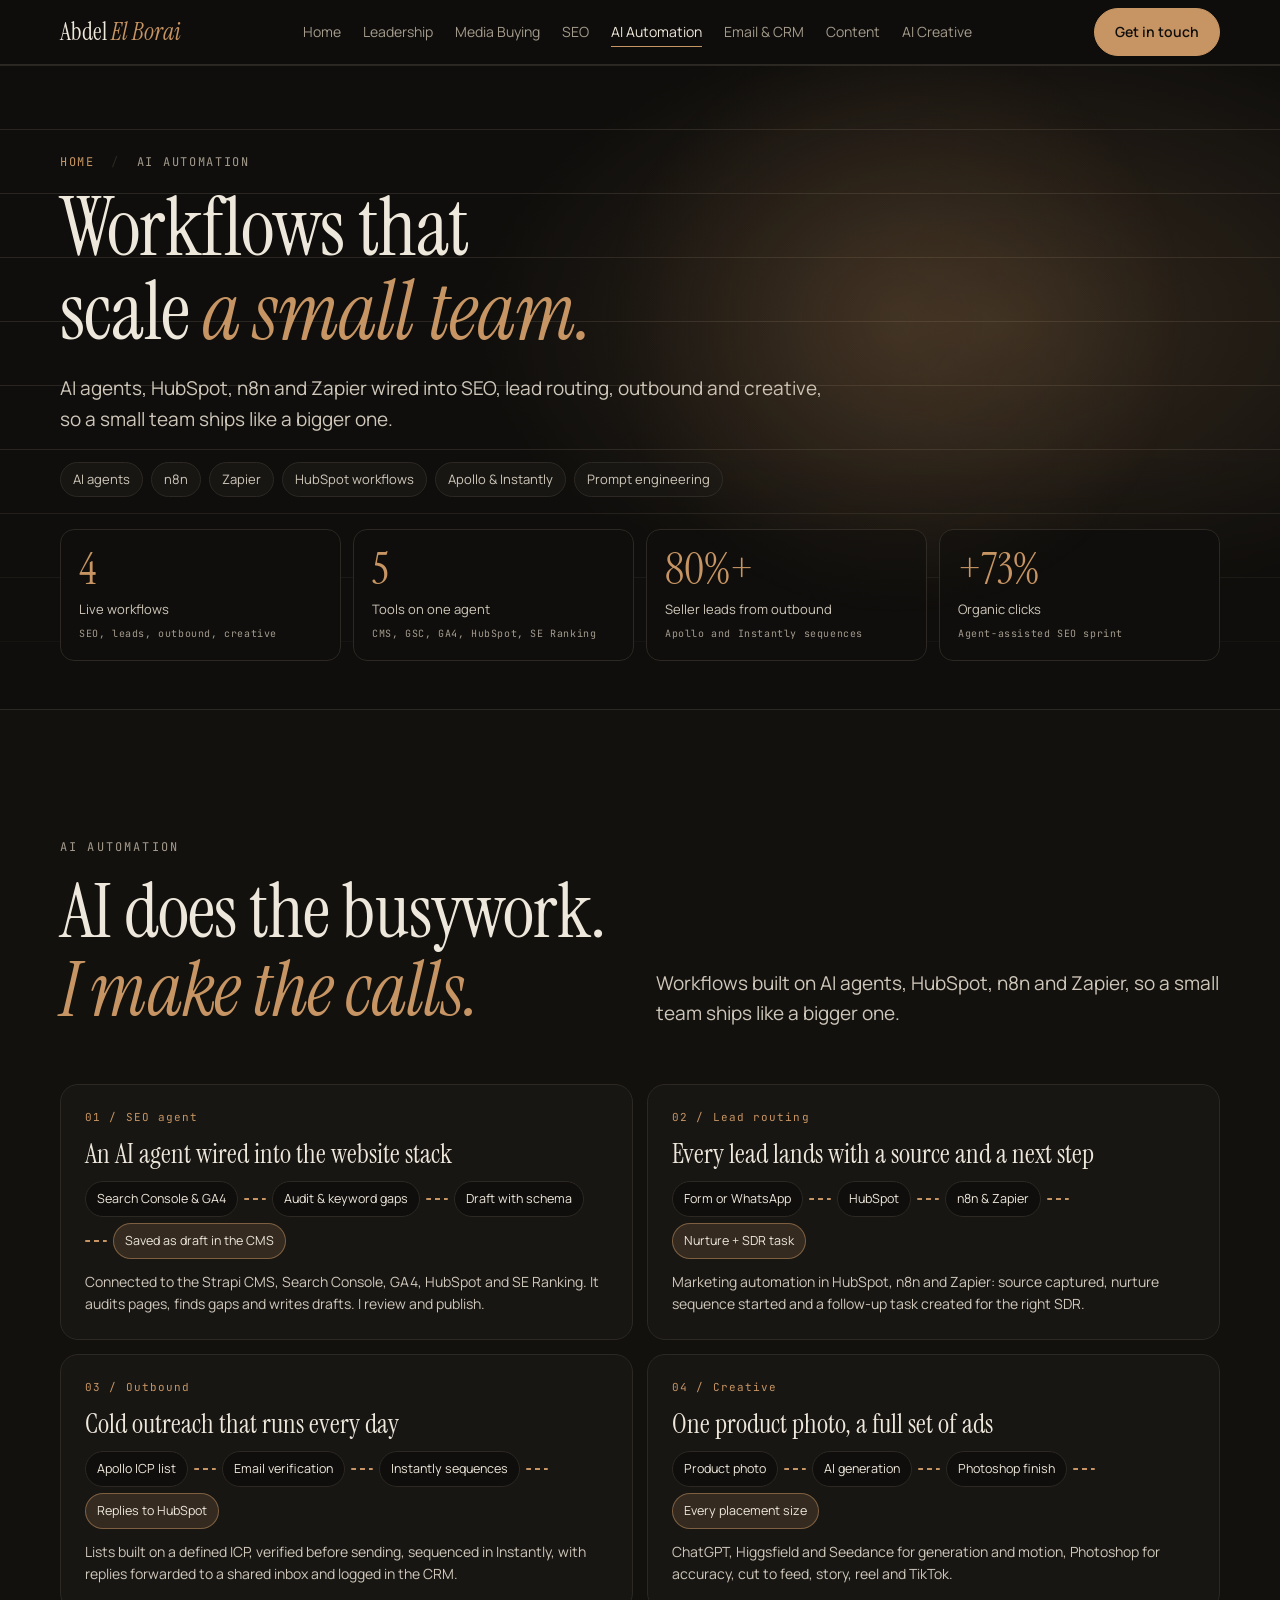
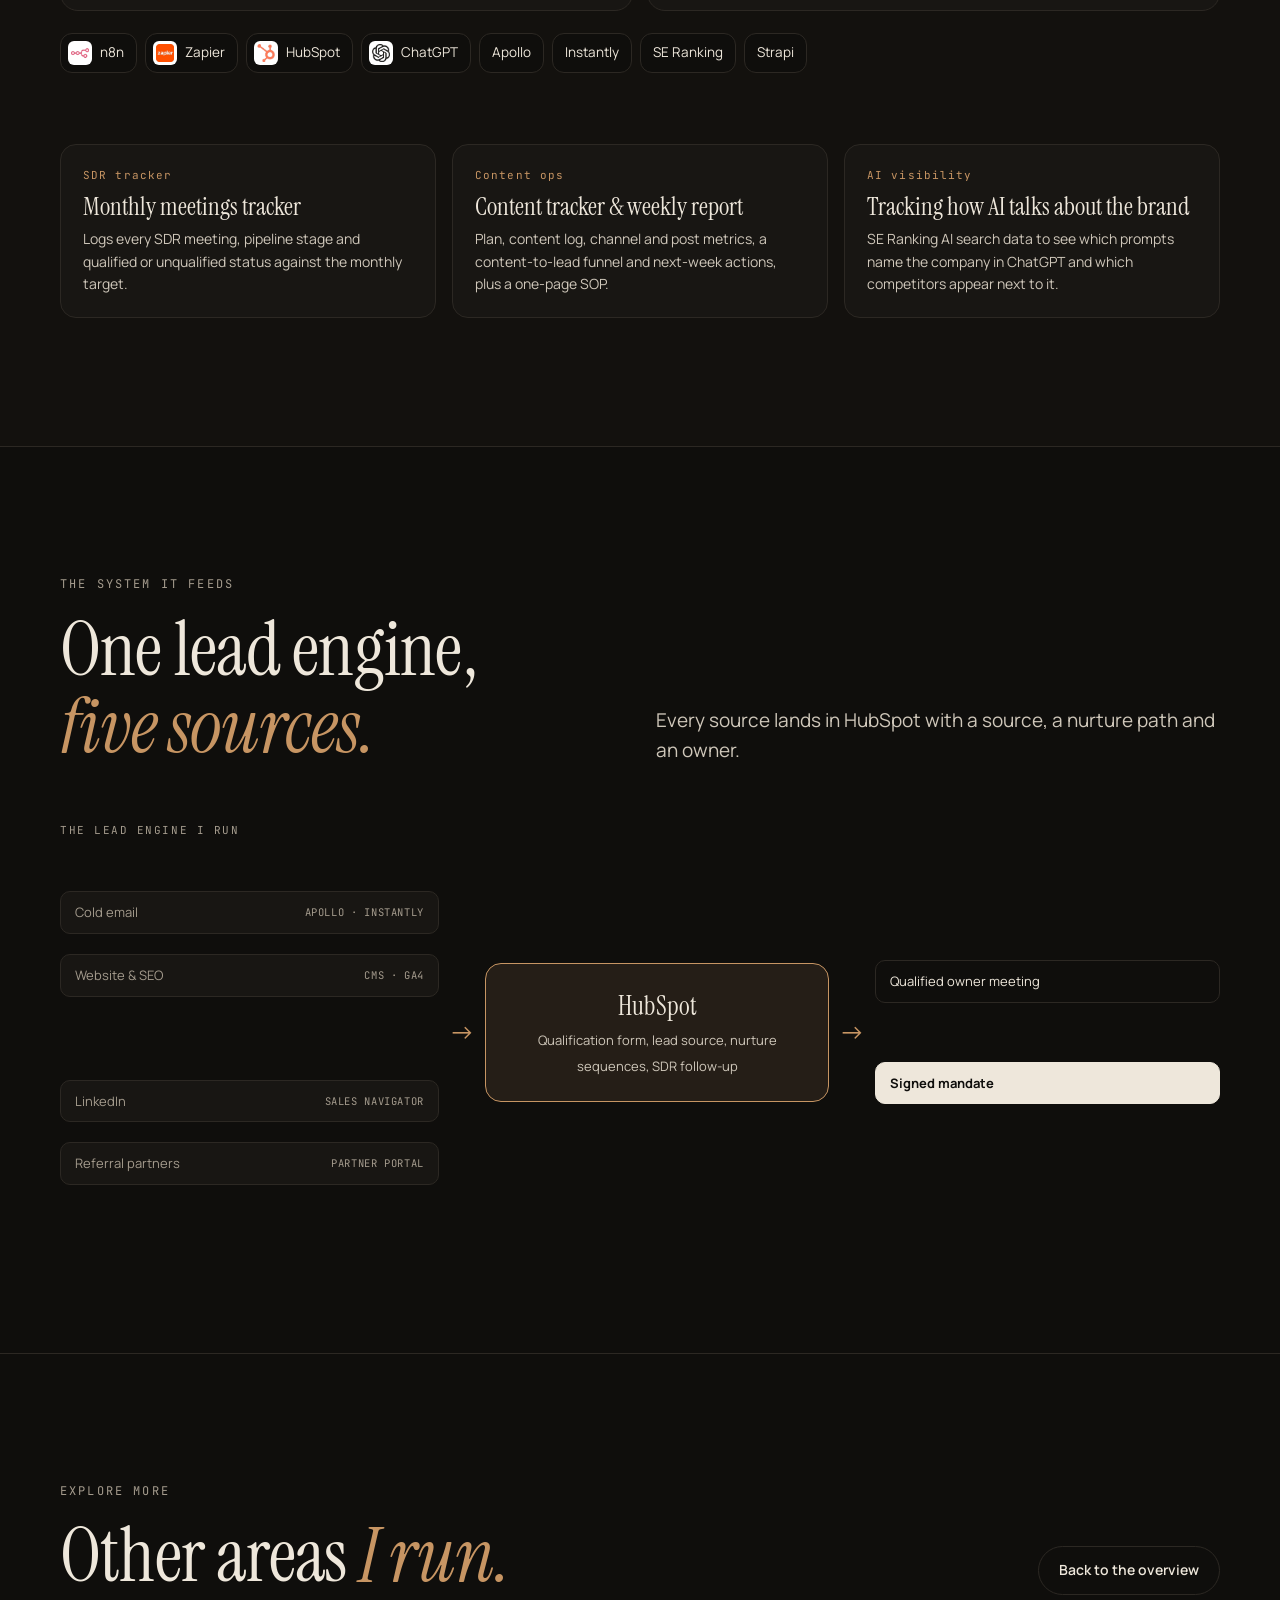
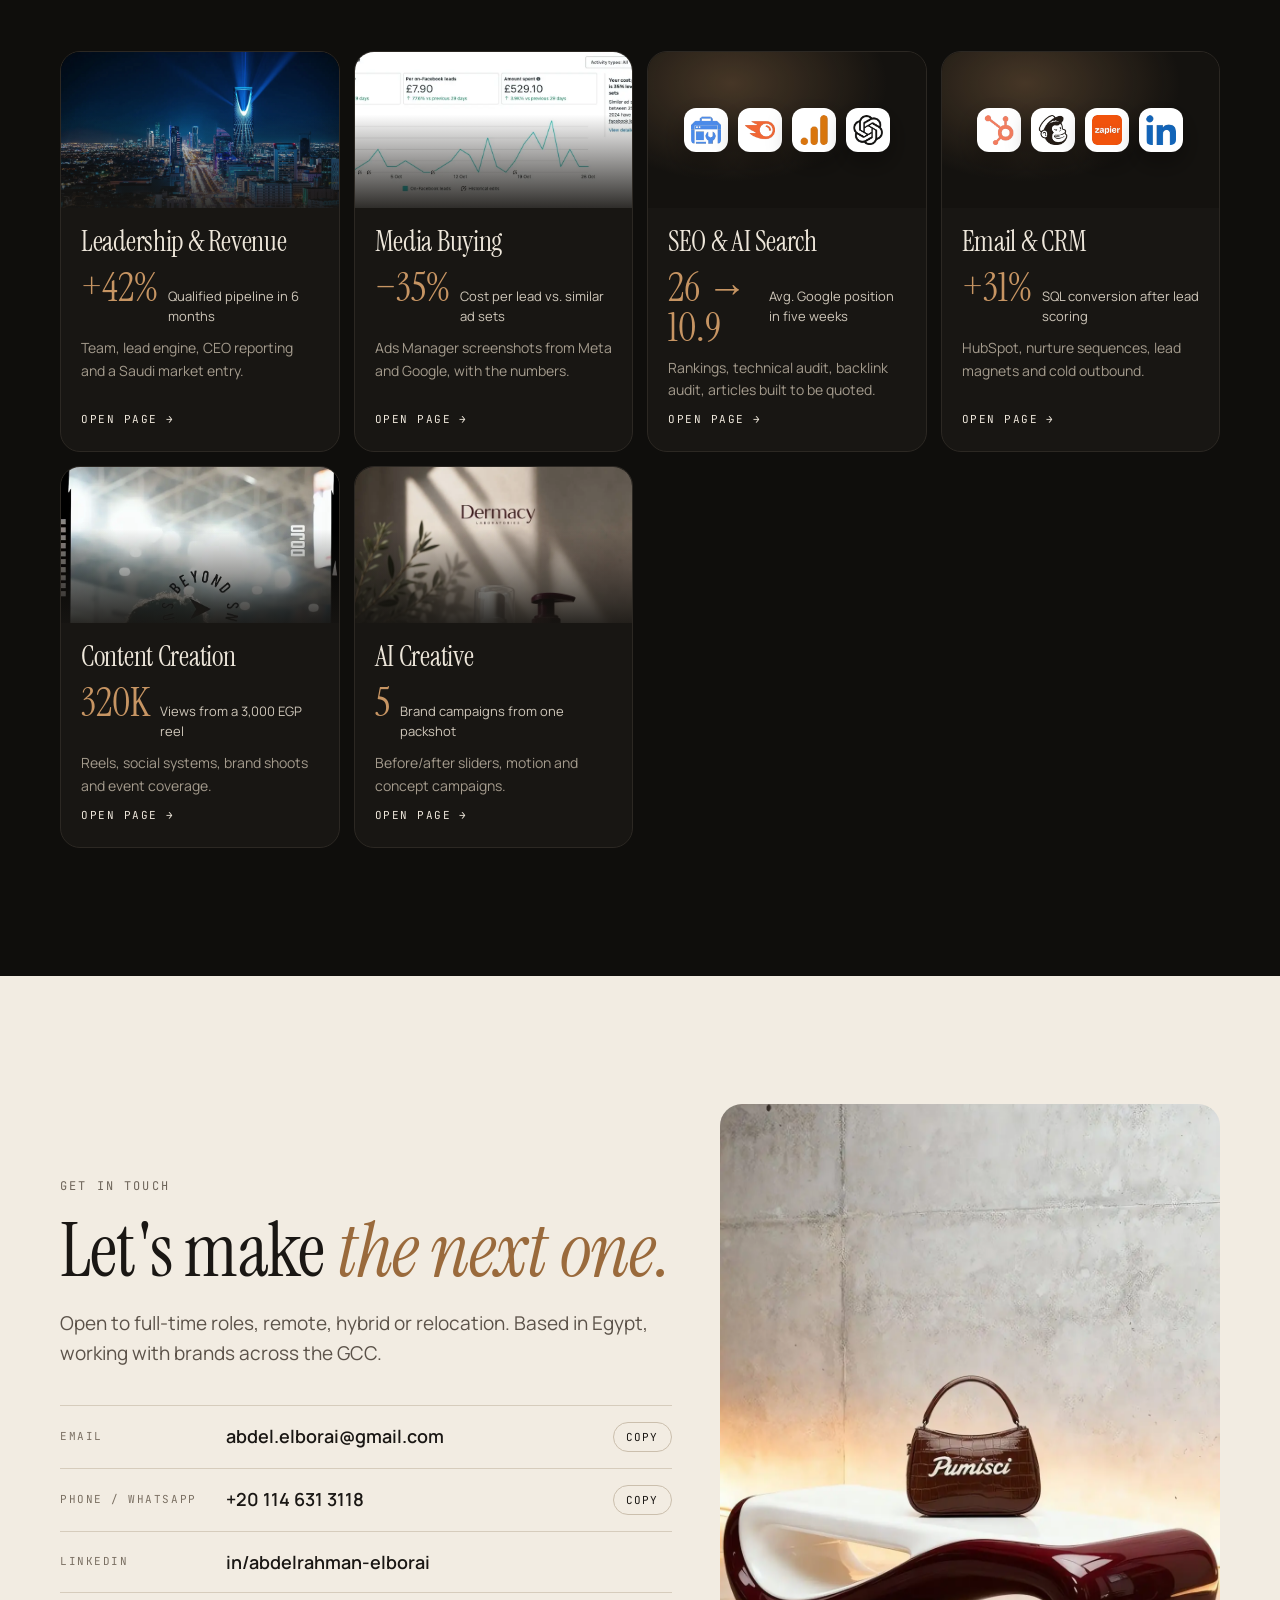
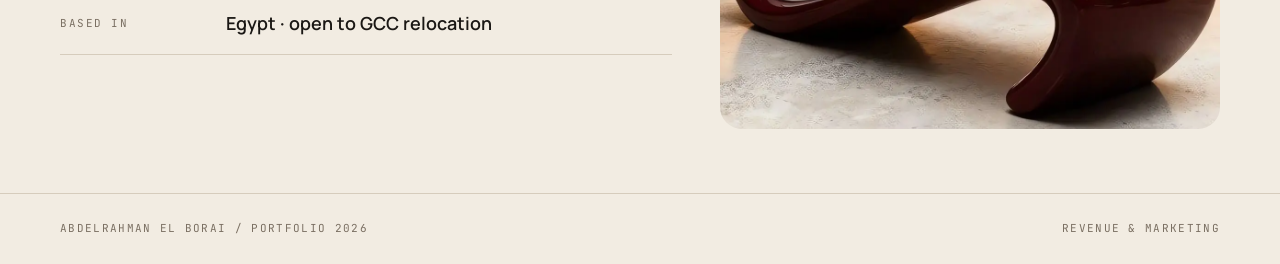
==== ai-automation.html @ 5d91e676 "Portfolio site Co-Authored-By: Claude Opus 5.5 <noreply@anthropic.com> Claude-Session: https://claud" ====
<!DOCTYPE html>
<html lang="en">
<head>
<meta charset="utf-8">
<meta name="viewport" content="width=device-width, initial-scale=1">
<title>AI Automation | Abdelrahman El Borai</title>
<meta name="description" content="AI agents, n8n, Zapier and HubSpot workflows for SEO, lead routing, outbound and creative.">
<meta property="og:type" content="website">
<meta property="og:title" content="AI Automation | Abdelrahman El Borai">
<meta property="og:description" content="AI agents, n8n, Zapier and HubSpot workflows for SEO, lead routing, outbound and creative.">
<meta property="og:url" content="https://abdelelborai-lgtm.github.io/ai-automation.html">
<link rel="canonical" href="https://abdelelborai-lgtm.github.io/ai-automation.html">
<link rel="icon" href="data:image/svg+xml,%3Csvg xmlns='http://www.w3.org/2000/svg' viewBox='0 0 64 64'%3E%3Crect width='64' height='64' rx='14' fill='%230F0E0C'/%3E%3Ctext x='50%25' y='56%25' text-anchor='middle' dominant-baseline='middle' font-family='Georgia,serif' font-size='30' fill='%23C79563'%3EAE%3C/text%3E%3C/svg%3E">
<link rel="preconnect" href="https://fonts.googleapis.com">
<link rel="preconnect" href="https://fonts.gstatic.com" crossorigin>
<link href="https://fonts.googleapis.com/css2?family=Instrument+Serif:ital@0;1&family=Manrope:wght@400;500;600;700&family=JetBrains+Mono:wght@400;500&display=swap" rel="stylesheet">
<link rel="stylesheet" href="styles.css">
</head>
<body class="sub">
<div class="progress" aria-hidden="true"></div>
<div class="cur" aria-hidden="true"></div>
<button class="totop" type="button" aria-label="Back to top"><svg width="18" height="18" viewBox="0 0 24 24" fill="none" stroke="currentColor" stroke-width="2" stroke-linecap="round" aria-hidden="true"><path d="M12 19V5M5 12l7-7 7 7"/></svg></button>
<nav class="nav" aria-label="Main">
  <div class="wrap">
    <a class="brand" href="index.html">Abdel <span>El Borai</span></a>
    <ul><li><a href="index.html">Home<small>Overview, results, experience</small></a></li><li><a href="leadership.html">Leadership<small>Revenue, team, strategy</small></a></li><li><a href="media-buying.html">Media Buying<small>Meta, Google, LinkedIn</small></a></li><li><a href="seo.html">SEO<small>Technical, content, AI search</small></a></li><li><a href="ai-automation.html" class="active" aria-current="page">AI Automation<small>Agents, n8n, Zapier</small></a></li><li><a href="email-crm.html">Email & CRM<small>HubSpot, nurture, outbound</small></a></li><li><a href="content.html">Content<small>Reels, social, production</small></a></li><li><a href="ai-creative.html">AI Creative<small>Packshot to campaign</small></a></li><li class="m-only"><a href="#contact">Contact<small>Email, WhatsApp, LinkedIn</small></a></li></ul>
    <a class="btn" href="#contact">Get in touch</a>
    <button class="menu-btn" type="button" aria-label="Open menu" aria-expanded="false"><span></span></button>
  </div>
</nav><header class="hero phero" id="top">
  <div class="wrap">
    <p class="crumb"><a href="index.html">Home</a> <span>/</span> AI automation</p>
    <h1>Workflows that scale <em>a small team.</em></h1>
    <p class="lede">AI agents, HubSpot, n8n and Zapier wired into SEO, lead routing, outbound and creative, so a small team ships like a bigger one.</p>
    <div class="facts"><span class="chip">AI agents</span><span class="chip">n8n</span><span class="chip">Zapier</span><span class="chip">HubSpot workflows</span><span class="chip">Apollo &amp; Instantly</span><span class="chip">Prompt engineering</span></div>
    <div class="grid4 phero-kpis"><div class="mini-stat"><div class="big">4</div><p>Live workflows</p><small>SEO, leads, outbound, creative</small></div><div class="mini-stat"><div class="big">5</div><p>Tools on one agent</p><small>CMS, GSC, GA4, HubSpot, SE Ranking</small></div><div class="mini-stat"><div class="big">80%+</div><p>Seller leads from outbound</p><small>Apollo and Instantly sequences</small></div><div class="mini-stat"><div class="big">+73%</div><p>Organic clicks</p><small>Agent-assisted SEO sprint</small></div></div>
  </div>
</header><section id="automation" class="sec-dark">
  <div class="wrap">
    <div class="sec-head">
      <div><p class="eyebrow">AI automation</p><h2 style="margin-top:16px">AI does the busywork. <em>I make the calls.</em></h2></div>
      <p class="lede">Workflows built on AI agents, HubSpot, n8n and Zapier, so a small team ships like a bigger one.</p>
    </div>
    <div class="auto-grid">
      <div class="auto">
        <span class="n">01 / SEO agent</span>
        <h4>An AI agent wired into the website stack</h4>
        <div class="flowline"><span>Search Console &amp; GA4</span><i></i><span>Audit &amp; keyword gaps</span><i></i><span>Draft with schema</span><i></i><span class="end">Saved as draft in the CMS</span></div>
        <p>Connected to the Strapi CMS, Search Console, GA4, HubSpot and SE Ranking. It audits pages, finds gaps and writes drafts. I review and publish.</p>
      </div>
      <div class="auto">
        <span class="n">02 / Lead routing</span>
        <h4>Every lead lands with a source and a next step</h4>
        <div class="flowline"><span>Form or WhatsApp</span><i></i><span>HubSpot</span><i></i><span>n8n &amp; Zapier</span><i></i><span class="end">Nurture + SDR task</span></div>
        <p>Marketing automation in HubSpot, n8n and Zapier: source captured, nurture sequence started and a follow-up task created for the right SDR.</p>
      </div>
      <div class="auto">
        <span class="n">03 / Outbound</span>
        <h4>Cold outreach that runs every day</h4>
        <div class="flowline"><span>Apollo ICP list</span><i></i><span>Email verification</span><i></i><span>Instantly sequences</span><i></i><span class="end">Replies to HubSpot</span></div>
        <p>Lists built on a defined ICP, verified before sending, sequenced in Instantly, with replies forwarded to a shared inbox and logged in the CRM.</p>
      </div>
      <div class="auto">
        <span class="n">04 / Creative</span>
        <h4>One product photo, a full set of ads</h4>
        <div class="flowline"><span>Product photo</span><i></i><span>AI generation</span><i></i><span>Photoshop finish</span><i></i><span class="end">Every placement size</span></div>
        <p>ChatGPT, Higgsfield and Seedance for generation and motion, Photoshop for accuracy, cut to feed, story, reel and TikTok.</p>
      </div>
    </div>
    <div class="logo-row" aria-label="Automation tools">
      <span><img src="icons/n8n.png" alt="">n8n</span><span><img src="icons/zapier.png" alt="">Zapier</span><span><img src="icons/hubspot.png" alt="">HubSpot</span><span><img src="icons/chatgpt.png" alt="">ChatGPT</span><span>Apollo</span><span>Instantly</span><span>SE Ranking</span><span>Strapi</span>
    </div>
    <div style="margin-top:40px">
      <p class="label" style="margin-bottom:14px">Operating tools I built with AI</p>
      <div class="grid3">
        <div class="build"><span class="n">SDR tracker</span><h4>Monthly meetings tracker</h4><p>Logs every SDR meeting, pipeline stage and qualified or unqualified status against the monthly target.</p></div>
        <div class="build"><span class="n">Content ops</span><h4>Content tracker &amp; weekly report</h4><p>Plan, content log, channel and post metrics, a content-to-lead funnel and next-week actions, plus a one-page SOP.</p></div>
        <div class="build"><span class="n">AI visibility</span><h4>Tracking how AI talks about the brand</h4><p>SE Ranking AI search data to see which prompts name the company in ChatGPT and which competitors appear next to it.</p></div>
      </div>
    </div>

  </div>
</section><section id="engine"><div class="wrap"><div class="sec-head"><div><p class="eyebrow">The system it feeds</p><h2 style="margin-top:16px">One lead engine, <em>five sources.</em></h2></div><p class="lede">Every source lands in HubSpot with a source, a nurture path and an owner.</p></div><p class="label" style="margin-bottom:14px">The lead engine I run</p>
    <div class="engine" aria-label="Lead engine diagram">
      <div class="col">
        <div class="src">Cold email <span>Apollo &middot; Instantly</span></div>
        <div class="src">Website &amp; SEO <span>CMS &middot; GA4</span></div>
        <div class="src">WhatsApp <span>Site-wide</span></div>
        <div class="src">LinkedIn <span>Sales Navigator</span></div>
        <div class="src">Referral partners <span>Partner portal</span></div>
      </div>
      <div class="arrow">&rarr;</div>
      <div class="hub"><b>HubSpot</b><small>Qualification form, lead source, nurture sequences, SDR follow-up</small></div>
      <div class="arrow">&rarr;</div>
      <div class="out">
        <div>Qualified owner meeting</div>
        <div>Documents &amp; valuation</div>
        <div>Signed mandate</div>
      </div>
    </div>

    </div></section><section class="more" id="explore-more">
  <div class="wrap">
    <div class="sec-head"><div><p class="eyebrow">Explore more</p><h2 style="margin-top:16px">Other areas <em>I run.</em></h2></div><p class="lede"><a class="btn ghost" href="index.html">Back to the overview</a></p></div>
    <div class="xgrid"><a class="xcard" href="leadership.html"><div class="xc-img"><img src="img/ksa-city.webp" alt="" decoding="async"></div><div class="xc-body"><h3>Leadership &amp; Revenue</h3><div class="xc-stat"><b>+42%</b><span>Qualified pipeline in 6 months</span></div><p>Team, lead engine, CEO reporting and a Saudi market entry.</p><span class="xc-go">Open page <i>&rarr;</i></span></div></a><a class="xcard" href="media-buying.html"><div class="xc-img"><img src="img/boiler-overview.webp" alt="" decoding="async"></div><div class="xc-body"><h3>Media Buying</h3><div class="xc-stat"><b>&minus;35%</b><span>Cost per lead vs. similar ad sets</span></div><p>Ads Manager screenshots from Meta and Google, with the numbers.</p><span class="xc-go">Open page <i>&rarr;</i></span></div></a><a class="xcard" href="seo.html"><div class="xc-img xc-ico"><div class="xc-icons"><img src="icons/search-console.png" alt=""><img src="icons/semrush.png" alt=""><img src="icons/ga4.png" alt=""><img src="icons/chatgpt.png" alt=""></div></div><div class="xc-body"><h3>SEO &amp; AI Search</h3><div class="xc-stat"><b>26 &rarr; 10.9</b><span>Avg. Google position in five weeks</span></div><p>Rankings, technical audit, backlink audit, articles built to be quoted.</p><span class="xc-go">Open page <i>&rarr;</i></span></div></a><a class="xcard" href="email-crm.html"><div class="xc-img xc-ico"><div class="xc-icons"><img src="icons/hubspot.png" alt=""><img src="icons/mailchimp.png" alt=""><img src="icons/zapier.png" alt=""><img src="icons/linkedin-ads.png" alt=""></div></div><div class="xc-body"><h3>Email &amp; CRM</h3><div class="xc-stat"><b>+31%</b><span>SQL conversion after lead scoring</span></div><p>HubSpot, nurture sequences, lead magnets and cold outbound.</p><span class="xc-go">Open page <i>&rarr;</i></span></div></a><a class="xcard" href="content.html"><div class="xc-img"><img src="img/dojo.webp" alt="" decoding="async"></div><div class="xc-body"><h3>Content Creation</h3><div class="xc-stat"><b>320K</b><span>Views from a 3,000 EGP reel</span></div><p>Reels, social systems, brand shoots and event coverage.</p><span class="xc-go">Open page <i>&rarr;</i></span></div></a><a class="xcard" href="ai-creative.html"><div class="xc-img"><img src="img/dermacy-final.webp" alt="" decoding="async"></div><div class="xc-body"><h3>AI Creative</h3><div class="xc-stat"><b>5</b><span>Brand campaigns from one packshot</span></div><p>Before/after sliders, motion and concept campaigns.</p><span class="xc-go">Open page <i>&rarr;</i></span></div></a></div>
  </div>
</section><section class="contact" id="contact">
  <div class="wrap c-grid">
    <div>
      <p class="eyebrow">Get in touch</p>
      <h2 style="margin-top:16px">Let's make <em>the next one.</em></h2>
      <p class="lede" style="color:#5B5249;margin-top:18px">Open to full-time roles, remote, hybrid or relocation. Based in Egypt, working with brands across the GCC.</p>
      <div class="c-list">
        <div class="c-row"><span class="k">Email</span><a href="mailto:abdel.elborai@gmail.com">abdel.elborai@gmail.com</a><button class="copy" type="button" data-copy="abdel.elborai@gmail.com">Copy</button></div>
        <div class="c-row"><span class="k">Phone / WhatsApp</span><a href="https://wa.me/201146313118" target="_blank" rel="noopener">+20 114 631 3118</a><button class="copy" type="button" data-copy="+201146313118">Copy</button></div>
        <div class="c-row"><span class="k">LinkedIn</span><a href="https://www.linkedin.com/in/abdelrahman-elborai-319b83185/" target="_blank" rel="noopener">in/abdelrahman-elborai</a><span></span></div>
        <div class="c-row"><span class="k">Based in</span><span class="v">Egypt &middot; open to GCC relocation</span><span></span></div>
      </div>
    </div>
    <div class="c-img"><img src="img/contact.webp" alt="Leather bag on a sculpted red chair, concept campaign" decoding="async"></div>
  </div>
</section><footer><div class="wrap"><span>Abdelrahman El Borai / Portfolio 2026</span><span>Revenue &amp; Marketing</span></div></footer>
<div class="lb" id="lb" role="dialog" aria-modal="true" aria-label="Image viewer">
  <button class="x" type="button" aria-label="Close">&times;</button>
  <button class="pv" type="button" aria-label="Previous image">&lsaquo;</button>
  <img alt="">
  <button class="nx" type="button" aria-label="Next image">&rsaquo;</button>
  <p class="lbcap"></p>
</div>
<script src="app.js"></script>
</body>
</html>
---- styles.css ----
:root{
  /* Layout idea: a dark film-set studio. Two-tone serif headlines carried over from the PDF portfolio, cases read like call sheets. */
  --ink:#0F0E0C;
  --panel:#181613;
  --line:#2C2823;
  --bone:#EEE7DB;
  --muted:#A49B8D;
  --bronze:#C79563;
  --paper:#F2ECE2;
  --paper-ink:#1A1714;
  --display:"Instrument Serif", "Times New Roman", Georgia, serif;
  --body:"Manrope", "Helvetica Neue", Arial, sans-serif;
  --mono:"JetBrains Mono", ui-monospace, Menlo, Consolas, monospace;
  --wrap:1240px;
  color-scheme:dark;
}
*{box-sizing:border-box}
html{scroll-behavior:smooth;scroll-padding-top:116px;-webkit-text-size-adjust:100%}
body{margin:0;background:var(--ink);color:var(--bone);font-family:var(--body);font-size:16px;line-height:1.6;-webkit-font-smoothing:antialiased}
img{max-width:100%;display:block}
a{color:inherit}
:focus-visible{outline:2px solid var(--bronze);outline-offset:3px;border-radius:4px}
.wrap{max-width:var(--wrap);margin:0 auto;padding:0 clamp(16px,4vw,40px)}
h1,h2,h3{font-family:var(--display);font-weight:400;line-height:1.02;margin:0;text-wrap:balance;letter-spacing:-.01em}
h2{font-size:clamp(40px,6vw,76px)}
h2 em,h1 em,h3 em{font-style:italic;color:var(--bronze)}
p{margin:0}
.eyebrow{font-family:var(--mono);font-size:12px;letter-spacing:.18em;text-transform:uppercase;color:var(--muted);display:flex;gap:14px;align-items:center}
.eyebrow b{color:var(--bronze);font-weight:500}
.lede{font-size:clamp(17px,1.6vw,19px);color:#CFC7BA;max-width:62ch}

/* NAV */
.nav{position:sticky;top:0;z-index:40;background:rgba(15,14,12,.82);isolation:isolate;backdrop-filter:blur(14px);-webkit-backdrop-filter:blur(14px);border-bottom:1px solid var(--line)}
.nav .wrap{display:flex;align-items:center;justify-content:space-between;height:64px;gap:20px}
.brand{font-family:var(--display);font-size:24px;text-decoration:none;white-space:nowrap}
.brand span{color:var(--bronze);font-style:italic}
.nav ul{display:flex;gap:26px;list-style:none;margin:0;padding:0;font-size:14px}
.nav ul a{text-decoration:none;color:var(--muted);transition:color .2s}
.nav ul a:hover{color:var(--bone)}
.btn{display:inline-flex;align-items:center;gap:10px;padding:12px 20px;border-radius:999px;font-weight:600;font-size:14px;text-decoration:none;border:1px solid var(--bronze);background:var(--bronze);color:var(--ink);cursor:pointer;font-family:var(--body);transition:transform .2s, background .2s}
.btn:hover{transform:translateY(-1px);background:#D6A574}
.btn.ghost{background:transparent;color:var(--bone);border-color:var(--line)}
.btn.ghost:hover{border-color:var(--bronze);background:transparent}
@media (max-width:900px){.nav ul{display:none}}

/* HERO */
.hero{padding:clamp(48px,8vw,96px) 0 56px;position:relative;overflow:hidden}
.hero-grid{display:grid;grid-template-columns:1.05fr .95fr;gap:clamp(28px,5vw,64px);align-items:center}
.status{display:inline-flex;align-items:center;gap:10px;font-size:13px;border:1px solid var(--line);border-radius:999px;padding:7px 14px;color:#CFC7BA}
.status i{width:8px;height:8px;border-radius:50%;background:#6FCF8E;box-shadow:0 0 0 4px rgba(111,207,142,.15)}
.hero h1{font-size:clamp(46px,6.2vw,86px);margin:22px 0 22px}
.hero .who{font-family:var(--mono);font-size:13px;letter-spacing:.14em;text-transform:uppercase;color:var(--muted);margin-bottom:28px}
.hero .who b{color:var(--bone);font-weight:500}
.hero-ctas{display:flex;gap:12px;flex-wrap:wrap;margin-top:32px}
.facts{display:flex;flex-wrap:wrap;gap:8px;margin-top:28px}
.chip{font-size:13px;border:1px solid var(--line);padding:6px 12px;border-radius:999px;color:#CFC7BA;background:var(--panel)}
.mosaic{display:grid;grid-template-columns:repeat(3,1fr);grid-auto-rows:clamp(110px,13vw,170px);gap:10px}
.mosaic figure{margin:0;border-radius:14px;overflow:hidden;background:var(--panel);cursor:zoom-in}
.mosaic figure img{width:100%;height:100%;object-fit:cover;transition:transform .8s cubic-bezier(.2,.7,.2,1)}
.mosaic figure:hover img{transform:scale(1.05)}
.mosaic .tall{grid-row:span 2}
@media (max-width:900px){.hero-grid{grid-template-columns:1fr}}
.hero::before{content:"";position:absolute;inset:0;background:radial-gradient(60% 70% at 78% 40%,rgba(199,149,99,.22),transparent 70%),linear-gradient(var(--line) 1px,transparent 1px) 0 0/100% 64px;opacity:.9;pointer-events:none;-webkit-mask-image:linear-gradient(#000 60%,transparent);mask-image:linear-gradient(#000 60%,transparent)}
.hero .wrap{position:relative}
.stage-wrap{position:relative;padding:70px 0 44px}
.shot{position:absolute;margin:0;border-radius:14px;overflow:hidden;border:1px solid var(--line);box-shadow:0 30px 60px rgba(0,0,0,.45)}
.shot img{width:100%;height:100%;object-fit:cover;object-position:top}
.shot-a{width:62%;aspect-ratio:16/10;top:20px;right:-4%;transform:rotate(3deg);opacity:.55}
.shot-b{width:34%;aspect-ratio:1;bottom:0;left:-6%;transform:rotate(-5deg);opacity:.7}
.board{position:relative;z-index:2;background:rgba(24,22,19,.88);backdrop-filter:blur(12px);-webkit-backdrop-filter:blur(12px);border:1px solid #3A342D;border-radius:20px;padding:22px;box-shadow:0 40px 80px rgba(0,0,0,.5),0 0 0 1px rgba(199,149,99,.08) inset;max-width:520px;margin-left:auto}
.board-head{display:flex;justify-content:space-between;align-items:center;font-family:var(--mono);font-size:11px;letter-spacing:.14em;text-transform:uppercase;color:var(--muted);margin-bottom:16px;gap:12px;flex-wrap:wrap}
.board-head>span:first-child{color:var(--bone)}
.live{display:inline-flex;align-items:center;gap:8px}
.live i{width:7px;height:7px;border-radius:50%;background:#6FCF8E;animation:pulse 2s infinite}
@keyframes pulse{50%{box-shadow:0 0 0 5px rgba(111,207,142,.15)}}
.kpis{display:grid;grid-template-columns:1fr 1fr;gap:8px}
.kpi{background:var(--ink);border:1px solid var(--line);border-radius:14px;padding:14px 14px 12px;display:flex;flex-direction:column}
.kpi b{font-family:var(--display);font-weight:400;font-size:clamp(36px,4vw,46px);line-height:1;color:var(--bone);font-variant-numeric:tabular-nums}
.kpi:nth-child(odd) b{color:var(--bronze)}
.kpi span{font-size:13px;font-weight:600;margin-top:8px}
.kpi small{font-family:var(--mono);font-size:10px;letter-spacing:.06em;color:var(--muted);margin-top:2px}
.fn{display:grid;gap:5px;margin:16px 0}
.fn-row{display:flex;justify-content:center}
.fn-bar{width:var(--w);background:linear-gradient(90deg,rgba(199,149,99,.32),rgba(199,149,99,.12));border:1px solid rgba(199,149,99,.35);border-radius:8px;padding:6px 10px;font-size:11.5px;color:#CFC7BA;white-space:nowrap;overflow:hidden;text-overflow:ellipsis;text-align:center}
.fn-bar b{color:var(--bone);font-weight:700;margin-right:6px}
.board-foot{display:flex;align-items:center;gap:6px;flex-wrap:wrap;padding-top:14px;border-top:1px solid var(--line)}
.board-foot img{width:26px;height:26px;background:#fff;border-radius:7px;padding:4px;object-fit:contain}
.board-foot span{margin-left:auto;font-size:12px;color:var(--muted)}
.badge{position:absolute;z-index:3;background:var(--bone);color:var(--ink);border-radius:14px;padding:10px 14px;font-size:12px;line-height:1.3;box-shadow:0 18px 40px rgba(0,0,0,.4);max-width:190px}
.badge b{display:block;font-family:var(--display);font-weight:400;font-size:22px}
.badge-a{top:0;left:4%;transform:rotate(-3deg)}
.badge-b{bottom:4px;right:2%;transform:rotate(2deg);background:var(--bronze)}
@media (max-width:900px){.board{margin:0 auto}.badge-a{left:0}.shot-b{left:0}}
@media (max-width:480px){.badge{position:relative;display:inline-block;transform:none;margin:10px 6px 0 0;left:auto;right:auto;top:auto;bottom:auto}.shot{display:none}.stage-wrap{padding:0}.fn-bar{font-size:10.5px;width:calc(var(--w) * .45 + 55%)}}

/* MARQUEE */
.marquee{border-top:1px solid var(--line);border-bottom:1px solid var(--line);overflow:hidden;padding:18px 0;white-space:nowrap}
.marquee .track{display:inline-flex;gap:56px;animation:slide 38s linear infinite;font-family:var(--display);font-size:28px;color:var(--muted)}
.marquee .track span{display:inline-flex;align-items:center;gap:56px}
.marquee .track span::after{content:"";width:6px;height:6px;border-radius:50%;background:var(--bronze)}
@keyframes slide{to{transform:translateX(-50%)}}

/* SECTIONS */
section{padding:clamp(72px,10vw,128px) 0}
.sec-head{display:grid;grid-template-columns:1fr 1fr;gap:32px;align-items:end;margin-bottom:56px}
.sec-head .lede{justify-self:end}
@media (max-width:820px){.sec-head{grid-template-columns:1fr}.sec-head .lede{justify-self:start}}

/* NUMBERS */
.numbers{background:var(--paper);color:var(--paper-ink)}
.numbers .eyebrow{color:#6E655A}
.numbers h2 em{color:#9A6A3C}
.stats{display:grid;grid-template-columns:repeat(4,1fr);border-top:1px solid #D6CCBC}
.stat{padding:30px 24px 30px 0;border-bottom:1px solid #D6CCBC}
.stat .n{font-family:var(--display);font-size:clamp(54px,6vw,84px);line-height:1;font-variant-numeric:tabular-nums;letter-spacing:-.02em}
.stat .k{font-family:var(--mono);font-size:12px;letter-spacing:.14em;text-transform:uppercase;margin:12px 0 8px;color:#9A6A3C}
.stat p{font-size:14px;color:#5B5249;max-width:26ch}
.note{margin-top:28px;font-family:var(--display);font-style:italic;font-size:22px;color:#5B5249}
@media (max-width:900px){.stats{grid-template-columns:repeat(2,1fr)}}

/* DISCIPLINES */
.disc{display:grid;grid-template-columns:repeat(4,1fr);gap:1px;background:var(--line);border:1px solid var(--line);border-radius:18px;overflow:hidden}
.disc div{background:var(--ink);padding:26px 22px;min-height:170px;display:flex;flex-direction:column;gap:10px}
.disc .num{font-family:var(--mono);font-size:12px;color:var(--bronze)}
.disc h3{font-size:26px}
.disc p{font-size:14px;color:var(--muted)}
@media (max-width:900px){.disc{grid-template-columns:repeat(2,1fr)}}
@media (max-width:480px){.disc{grid-template-columns:1fr}}

/* FILTERS */
.filters{display:flex;gap:8px;flex-wrap:wrap;margin-bottom:40px}
.filters button{font-family:var(--body);font-size:14px;padding:9px 16px;border-radius:999px;border:1px solid var(--line);background:transparent;color:var(--muted);cursor:pointer}
.filters button[aria-pressed="true"]{background:var(--bone);color:var(--ink);border-color:var(--bone)}

/* CASE */
.case{display:grid;grid-template-columns:5fr 7fr;gap:clamp(24px,4vw,56px);padding:48px 0;border-top:1px solid var(--line)}
.case.hidden{display:none}
.case .tag{font-family:var(--mono);font-size:12px;letter-spacing:.14em;text-transform:uppercase;color:var(--bronze);margin-bottom:14px}
.case h3{font-size:clamp(34px,4vw,52px);margin-bottom:18px}
.case .sum{color:#CFC7BA;margin-bottom:22px;max-width:52ch}
.meta{display:grid;grid-template-columns:110px 1fr;border-top:1px solid var(--line);font-size:14px}
.meta dt,.meta dd{padding:11px 0;border-bottom:1px solid var(--line);margin:0}
.meta dt{font-family:var(--mono);font-size:11px;letter-spacing:.14em;text-transform:uppercase;color:var(--muted);padding-top:13px}
.meta dd{color:#DCD4C7}
.result{margin-top:22px;display:flex;gap:16px;align-items:baseline;padding:18px 20px;border-radius:14px;background:var(--panel);border:1px solid var(--line)}
.result .big{font-family:var(--display);font-size:40px;line-height:1;color:var(--bronze);white-space:nowrap}
.result p{font-size:14px;color:#CFC7BA}
.pills{display:flex;flex-wrap:wrap;gap:6px;margin-top:20px}
.pills span{font-size:12px;font-family:var(--mono);letter-spacing:.06em;text-transform:uppercase;padding:5px 10px;border-radius:6px;border:1px solid var(--line);color:var(--muted)}
.gal{display:grid;gap:10px;grid-template-columns:repeat(6,1fr);align-content:start}
.gal figure{margin:0;border-radius:14px;overflow:hidden;background:var(--panel);cursor:zoom-in;position:relative}
.gal figure img{width:100%;height:100%;object-fit:cover;transition:transform .8s cubic-bezier(.2,.7,.2,1)}
.gal figure:hover img{transform:scale(1.04)}
.gal figcaption{position:absolute;left:10px;bottom:10px;font-family:var(--mono);font-size:10px;letter-spacing:.12em;text-transform:uppercase;background:rgba(15,14,12,.78);padding:4px 8px;border-radius:5px;color:var(--bone)}
.s6{grid-column:span 6}.s4{grid-column:span 4}.s3{grid-column:span 3}.s2{grid-column:span 2}
.h1x{aspect-ratio:16/9}.h-sq{aspect-ratio:1/1}.h-por{aspect-ratio:4/5}.h-tall{aspect-ratio:3/5}
.contain img{object-fit:contain;background:#0B0A09}
@media (max-width:900px){.case{grid-template-columns:1fr}}

/* AI CREATIVE */
.ai{background:linear-gradient(180deg,var(--ink),#13110E 30%,var(--ink))}
.ai-intro{display:grid;grid-template-columns:1.1fr .9fr;gap:48px;margin-bottom:64px}
.ai-intro .pull{font-family:var(--display);font-size:clamp(24px,2.4vw,32px);line-height:1.25;color:var(--bone);border-left:2px solid var(--bronze);padding-left:22px;align-self:end}
@media (max-width:900px){.ai-intro{grid-template-columns:1fr}}
.ba-case{display:grid;grid-template-columns:7fr 5fr;gap:clamp(24px,4vw,56px);padding:48px 0;border-top:1px solid var(--line);align-items:start}
.ba-case:nth-of-type(even){grid-template-columns:5fr 7fr}
.ba-case:nth-of-type(even) .ba{order:2}
@media (max-width:900px){.ba-case,.ba-case:nth-of-type(even){grid-template-columns:1fr}.ba-case:nth-of-type(even) .ba{order:0}}
.ba{position:relative;aspect-ratio:4/5;border-radius:18px;overflow:hidden;background:#fff;user-select:none;touch-action:pan-y;--pos:50%}
.ba img{position:absolute;inset:0;width:100%;height:100%}
.ba .before{object-fit:contain;background:#fff;padding:8%}
.ba .after{object-fit:cover;clip-path:inset(0 0 0 var(--pos))}
.ba .bar{position:absolute;top:0;bottom:0;left:var(--pos);width:2px;background:var(--bone);transform:translateX(-1px);pointer-events:none}
.ba .knob{position:absolute;top:50%;left:var(--pos);width:48px;height:48px;border-radius:50%;background:var(--bone);color:var(--ink);transform:translate(-50%,-50%);display:grid;place-items:center;font-weight:700;pointer-events:none;box-shadow:0 6px 24px rgba(0,0,0,.35);font-size:15px;letter-spacing:-2px}
.ba input{position:absolute;inset:0;width:100%;height:100%;opacity:0;cursor:ew-resize;margin:0}
.ba input:focus-visible ~ .knob{outline:3px solid var(--bronze);outline-offset:3px}
.ba .lab{position:absolute;top:14px;font-family:var(--mono);font-size:10px;letter-spacing:.14em;text-transform:uppercase;padding:5px 9px;border-radius:5px;pointer-events:none}
.ba .lab.l{left:14px;background:#1A1714;color:#fff}
.ba .lab.r{right:14px;background:var(--bronze);color:var(--ink)}
.drag-hint{font-size:13px;color:var(--muted);margin-top:12px;font-family:var(--mono);letter-spacing:.06em}
.variants{display:grid;grid-template-columns:repeat(3,1fr);gap:10px;margin-top:24px}
.variants figure{margin:0;border-radius:12px;overflow:hidden;aspect-ratio:2/3;position:relative;cursor:zoom-in;background:var(--panel)}
.variants img{width:100%;height:100%;object-fit:cover}
.variants figcaption{position:absolute;left:8px;bottom:8px;font-family:var(--mono);font-size:9.5px;letter-spacing:.1em;text-transform:uppercase;background:rgba(15,14,12,.8);padding:3px 7px;border-radius:4px}
.check{list-style:none;padding:0;margin:20px 0 0;display:grid;grid-template-columns:1fr 1fr;gap:8px;font-size:14px;color:#CFC7BA}
.check li{display:flex;gap:8px;align-items:flex-start}
.check li::before{content:"";flex:none;width:14px;height:14px;margin-top:4px;border-radius:50%;border:1.5px solid var(--bronze);background:radial-gradient(var(--bronze) 0 3px,transparent 3.5px)}

/* WORKFLOW */
.flow{display:grid;grid-template-columns:repeat(7,1fr);gap:0;counter-reset:s;border:1px solid var(--line);border-radius:18px;overflow:hidden}
.flow div{padding:22px 18px;border-right:1px solid var(--line);position:relative;background:var(--ink)}
.flow div:last-child{border-right:0;background:var(--panel)}
.flow .n{font-family:var(--display);font-size:44px;color:var(--bronze);line-height:1}
.flow h4{margin:12px 0 8px;font-size:15px;font-weight:700}
.flow p{font-size:13px;color:var(--muted);line-height:1.5}
@media (max-width:1000px){.flow{grid-template-columns:1fr 1fr}.flow div{border-bottom:1px solid var(--line)}}
@media (max-width:480px){.flow{grid-template-columns:1fr}}

/* MOTION */
.reels{display:grid;grid-template-columns:repeat(3,1fr);gap:16px}
.reel{position:relative;border-radius:18px;overflow:hidden;aspect-ratio:9/16;background:var(--panel);text-decoration:none;display:block}
.reel img{width:100%;height:100%;object-fit:cover;transition:transform .8s cubic-bezier(.2,.7,.2,1),filter .4s}
.reel:hover img{transform:scale(1.04);filter:brightness(.8)}
.reel .play{position:absolute;inset:0;display:grid;place-items:center}
.reel .play span{width:76px;height:76px;border-radius:50%;background:rgba(238,231,219,.92);display:grid;place-items:center;transition:transform .3s}
.reel:hover .play span{transform:scale(1.08)}
.reel .play svg{margin-left:5px}
.reel .cap{position:absolute;left:0;right:0;bottom:0;padding:18px;background:linear-gradient(transparent,rgba(0,0,0,.85));font-size:14px}
.reel .cap b{display:block;font-family:var(--display);font-weight:400;font-size:24px}
.reel .cap small{font-family:var(--mono);font-size:10.5px;letter-spacing:.1em;text-transform:uppercase;color:#CFC7BA}
@media (max-width:700px){.reels{grid-template-columns:1fr 1fr}.reels .reel:last-child{grid-column:span 2;aspect-ratio:16/12}}

/* TOOLKIT */
.tools{display:grid;grid-template-columns:repeat(3,1fr);gap:16px}
.tgroup{border:1px solid var(--line);border-radius:18px;padding:24px;background:var(--panel)}
.tgroup h4{margin:0 0 18px;font-family:var(--mono);font-size:12px;letter-spacing:.16em;text-transform:uppercase;color:var(--bronze);font-weight:500}
.tlist{display:flex;flex-wrap:wrap;gap:10px}
.tool{display:flex;align-items:center;gap:10px;padding:8px 14px 8px 8px;border-radius:12px;background:var(--ink);border:1px solid var(--line);font-size:14px}
.tool img{width:30px;height:30px;object-fit:contain;background:#fff;border-radius:8px;padding:4px}
.tool.txt{padding:8px 14px}
.also{margin-top:20px;font-size:14px;color:var(--muted)}
.also b{color:var(--bone);font-weight:600}
@media (max-width:900px){.tools{grid-template-columns:1fr}}

/* HOW I RUN */
.funnel{display:grid;grid-template-columns:repeat(5,1fr);gap:8px;margin-bottom:56px}
.stage{padding:22px 18px;border-radius:14px;background:var(--panel);border:1px solid var(--line);position:relative}
.stage:nth-child(1){background:#2A1F15}.stage:nth-child(2){background:#241B13}.stage:nth-child(3){background:#1F1812}.stage:nth-child(4){background:#1B1611}
.stage .k{font-family:var(--mono);font-size:11px;letter-spacing:.14em;color:var(--bronze)}
.stage h4{font-family:var(--display);font-weight:400;font-size:28px;margin:6px 0 8px}
.stage p{font-size:13px;color:#CFC7BA;line-height:1.5}
@media (max-width:900px){.funnel{grid-template-columns:1fr}}
.mgmt{display:grid;grid-template-columns:repeat(5,1fr);gap:1px;background:var(--line);border:1px solid var(--line);border-radius:18px;overflow:hidden}
.mgmt div{background:var(--ink);padding:24px 20px}
.mgmt h4{margin:0 0 10px;font-family:var(--mono);font-size:12px;letter-spacing:.16em;text-transform:uppercase;color:var(--bronze);font-weight:500}
.mgmt p{font-size:14px;color:#CFC7BA}
@media (max-width:1000px){.mgmt{grid-template-columns:1fr 1fr}}
@media (max-width:480px){.mgmt{grid-template-columns:1fr}}

/* EXPERIENCE */
.xp{display:grid;gap:0}
.job{display:grid;grid-template-columns:240px 1fr;gap:32px;padding:34px 0;border-top:1px solid var(--line)}
.job .when{font-family:var(--mono);font-size:12px;letter-spacing:.1em;text-transform:uppercase;color:var(--muted);line-height:1.8}
.job .when b{display:block;color:var(--bronze);font-weight:500}
.job h3{font-size:34px}
.job .co{color:#CFC7BA;margin:6px 0 16px;font-size:15px}
.job ul{margin:0;padding:0;list-style:none;display:grid;gap:9px}
.job li{position:relative;padding-left:20px;color:#D8D0C3;font-size:15px;max-width:78ch}
.job li::before{content:"";position:absolute;left:0;top:11px;width:8px;height:1px;background:var(--bronze)}
.job li b{color:var(--bone)}
@media (max-width:760px){.job{grid-template-columns:1fr;gap:12px}}
.edu{display:grid;grid-template-columns:repeat(3,1fr);gap:16px;margin-top:40px}
.edu div{border:1px solid var(--line);border-radius:16px;padding:22px;background:var(--panel)}
.edu .k{font-family:var(--mono);font-size:11px;letter-spacing:.14em;text-transform:uppercase;color:var(--bronze)}
.edu h4{font-family:var(--display);font-weight:400;font-size:24px;margin:8px 0 6px;line-height:1.15}
.edu p{font-size:14px;color:var(--muted)}
@media (max-width:900px){.edu{grid-template-columns:1fr}}

/* CONTACT */
.contact{background:var(--paper);color:var(--paper-ink);padding-bottom:64px}
.contact .eyebrow{color:#6E655A}
.contact h2 em{color:#9A6A3C}
.c-grid{display:grid;grid-template-columns:1.1fr .9fr;gap:48px;align-items:center}
.c-list{display:grid;margin-top:36px;border-top:1px solid #D6CCBC}
.c-row{display:grid;grid-template-columns:150px 1fr auto;gap:16px;align-items:center;padding:16px 0;border-bottom:1px solid #D6CCBC}
.c-row .k{font-family:var(--mono);font-size:11px;letter-spacing:.14em;text-transform:uppercase;color:#7A6F62}
.c-row a,.c-row span.v{font-size:18px;font-weight:600;text-decoration:none;word-break:break-word}
.c-row a:hover{color:#9A6A3C}
.copy{font-family:var(--mono);font-size:11px;letter-spacing:.1em;text-transform:uppercase;border:1px solid #CBBFAD;background:transparent;border-radius:999px;padding:7px 12px;cursor:pointer;color:var(--paper-ink)}
.copy:hover{border-color:#9A6A3C}
.c-img{border-radius:22px;overflow:hidden;aspect-ratio:4/5}
.c-img img{width:100%;height:100%;object-fit:cover}
@media (max-width:900px){.c-grid{grid-template-columns:1fr}.c-row{grid-template-columns:1fr auto}.c-row .k{grid-column:span 2}}
footer{padding:26px 0;border-top:1px solid #D6CCBC;background:var(--paper);color:#7A6F62;font-family:var(--mono);font-size:11px;letter-spacing:.12em;text-transform:uppercase}
footer .wrap{display:flex;justify-content:space-between;gap:16px;flex-wrap:wrap}

/* LIGHTBOX */
.lb{position:fixed;inset:0;z-index:100;background:rgba(8,7,6,.94);display:none;align-items:center;justify-content:center;padding:4vw}
.lb.open{display:flex}
.lb img{max-height:88vh;max-width:92vw;object-fit:contain;border-radius:10px}
.lb button{position:absolute;background:rgba(238,231,219,.1);border:1px solid rgba(238,231,219,.2);color:var(--bone);width:48px;height:48px;border-radius:50%;font-size:22px;cursor:pointer;display:grid;place-items:center}
.lb .x{top:20px;right:20px}.lb .pv{left:20px;top:50%;transform:translateY(-50%)}.lb .nx{right:20px;top:50%;transform:translateY(-50%)}
.lb .lbcap{position:absolute;bottom:22px;left:0;right:0;text-align:center;font-family:var(--mono);font-size:12px;letter-spacing:.12em;text-transform:uppercase;color:var(--muted)}

.disc .ico{width:42px;height:42px;border-radius:12px;display:grid;place-items:center;background:rgba(199,149,99,.12);color:var(--bronze);border:1px solid rgba(199,149,99,.25);margin-bottom:6px}
.now{display:inline-block;vertical-align:middle;font-family:var(--mono);font-size:11px;letter-spacing:.12em;text-transform:uppercase;background:#6FCF8E;color:var(--ink);padding:4px 9px;border-radius:6px;margin-left:10px;position:relative;top:-4px}
.ttags{display:flex;flex-wrap:wrap;gap:6px;margin-top:16px}
.ttags span{font-size:12px;padding:5px 10px;border-radius:999px;background:var(--panel);border:1px solid var(--line);color:#CFC7BA}
.lang{display:flex;flex-wrap:wrap;gap:6px;margin-top:10px}
.lang span{font-size:12.5px;padding:5px 11px;border-radius:999px;background:var(--ink);border:1px solid var(--line);color:var(--bone)}
@media (prefers-reduced-motion:reduce){*{animation:none!important;transition:none!important;scroll-behavior:auto!important}}

/* ===== v3 additions ===== */
.nav ul{gap:22px}
.sec-dark{background:#13110E;border-top:1px solid var(--line);border-bottom:1px solid var(--line)}
.label{font-family:var(--mono);font-size:11px;letter-spacing:.14em;text-transform:uppercase;color:var(--muted)}
.card{background:var(--panel);border:1px solid var(--line);border-radius:18px;padding:24px}
.grid2{display:grid;grid-template-columns:1fr 1fr;gap:16px}
.grid3{display:grid;grid-template-columns:repeat(3,1fr);gap:16px}
.grid4{display:grid;grid-template-columns:repeat(4,1fr);gap:12px}
@media (max-width:900px){.grid2,.grid3{grid-template-columns:1fr}.grid4{grid-template-columns:1fr 1fr}}
.big{font-family:var(--display);font-size:clamp(40px,4.4vw,58px);line-height:1;color:var(--bronze);font-variant-numeric:tabular-nums}
.mini-stat{background:var(--ink);border:1px solid var(--line);border-radius:14px;padding:18px}
.mini-stat .big{font-size:clamp(34px,3.4vw,44px)}
.mini-stat p{font-size:13px;color:#CFC7BA;margin-top:8px}
.mini-stat small{display:block;font-family:var(--mono);font-size:10px;letter-spacing:.06em;color:var(--muted);margin-top:6px}

/* Transworld */
.tw-top{display:grid;grid-template-columns:1.1fr .9fr;gap:40px;align-items:start;margin-bottom:48px}
@media (max-width:900px){.tw-top{grid-template-columns:1fr}}
.promo{display:flex;align-items:center;gap:12px;flex-wrap:wrap;margin-top:22px}
.promo .step{padding:10px 14px;border-radius:12px;border:1px solid var(--line);background:var(--ink);font-size:14px}
.promo .step b{display:block;font-size:11px;font-family:var(--mono);letter-spacing:.12em;text-transform:uppercase;color:var(--muted);font-weight:500}
.promo .step.on{border-color:var(--bronze);background:rgba(199,149,99,.1)}
.promo .arr{color:var(--bronze);font-size:20px}
.org{position:relative;border:1px solid var(--line);border-radius:22px;padding:26px;background:radial-gradient(80% 60% at 50% 0%,rgba(199,149,99,.12),transparent 70%),var(--ink)}
.org .node{border-radius:14px;padding:12px 14px;text-align:center;font-size:13px;border:1px solid var(--line);background:var(--panel)}
.org .node b{display:block;font-size:15px;color:var(--bone)}
.org .node small{color:var(--muted);font-size:12px}
.org .ceo{max-width:220px;margin:0 auto}
.org .me{max-width:300px;margin:0 auto;border-color:var(--bronze);background:rgba(199,149,99,.14)}
.org .me b{font-family:var(--display);font-weight:400;font-size:24px}
.org .vline{width:1px;height:22px;background:var(--bronze);margin:0 auto;opacity:.7}
.org .row{display:grid;grid-template-columns:repeat(4,1fr);gap:8px;position:relative;padding-top:22px}
.org .row::before{content:"";position:absolute;top:0;left:12.5%;right:12.5%;height:1px;background:var(--bronze);opacity:.7}
.org .row .node{position:relative}
.org .row .node::before{content:"";position:absolute;top:-22px;left:50%;width:1px;height:22px;background:var(--bronze);opacity:.7}
.org .side{display:flex;gap:8px;justify-content:center;margin-top:16px;flex-wrap:wrap}
.org .side .node{border-style:dashed;background:transparent;font-size:12px}
@media (max-width:600px){.org .row{grid-template-columns:1fr 1fr}.org .row::before,.org .row .node::before{display:none}}
.builds{display:grid;grid-template-columns:repeat(3,1fr);gap:12px}
.build{background:var(--panel);border:1px solid var(--line);border-radius:16px;padding:22px;display:flex;flex-direction:column;gap:8px}
.build .n{font-family:var(--mono);font-size:11px;color:var(--bronze);letter-spacing:.1em}
.build h4{margin:0;font-family:var(--display);font-weight:400;font-size:25px;line-height:1.1}
.build p{font-size:14px;color:#CFC7BA}
.build .ttags{margin-top:auto;padding-top:8px}
@media (max-width:900px){.builds{grid-template-columns:1fr}}
.engine{display:grid;grid-template-columns:1.1fr auto 1fr auto 1fr;align-items:center;gap:10px;margin:40px 0}
.engine .col{display:grid;gap:8px}
.engine .src{padding:10px 14px;border-radius:10px;background:var(--panel);border:1px solid var(--line);font-size:13px;display:flex;justify-content:space-between;gap:8px}
.engine .src span{color:var(--muted);font-family:var(--mono);font-size:10.5px;letter-spacing:.06em;text-transform:uppercase;align-self:center}
.engine .hub{padding:22px;border-radius:16px;border:1px solid var(--bronze);background:rgba(199,149,99,.12);text-align:center}
.engine .hub b{display:block;font-family:var(--display);font-weight:400;font-size:26px}
.engine .hub small{color:#CFC7BA;font-size:13px}
.engine .arrow{color:var(--bronze);font-size:26px;text-align:center}
.engine .out{display:grid;gap:8px}
.engine .out div{padding:10px 14px;border-radius:10px;border:1px solid var(--line);font-size:13px;background:var(--ink)}
.engine .out div:last-child{background:var(--bone);color:var(--ink);font-weight:700;border-color:var(--bone)}
@media (max-width:900px){.engine{grid-template-columns:1fr}.engine .arrow{transform:rotate(90deg)}}

/* Media buying */
.proof{margin:0;border-radius:14px;overflow:hidden;border:1px solid var(--line);background:#fff;cursor:zoom-in;position:relative}
.proof img{width:100%;height:auto}
.proof figcaption{position:absolute;left:10px;top:10px;font-family:var(--mono);font-size:10px;letter-spacing:.12em;text-transform:uppercase;background:rgba(15,14,12,.85);color:var(--bone);padding:4px 8px;border-radius:5px}
.mb-row{display:grid;grid-template-columns:5fr 7fr;gap:32px;padding:44px 0;border-top:1px solid var(--line);align-items:start}
@media (max-width:900px){.mb-row{grid-template-columns:1fr}}
.mb-row h3{font-size:clamp(30px,3.4vw,44px);margin:10px 0 14px}
.mb-row .sum{color:#CFC7BA;max-width:52ch;margin-bottom:18px}
.statline{display:grid;grid-template-columns:repeat(2,1fr);gap:8px}
.philo{display:grid;grid-template-columns:1fr 1fr;gap:16px;margin-top:20px}
@media (max-width:900px){.philo{grid-template-columns:1fr}}
.quote{font-family:var(--display);font-size:clamp(26px,2.8vw,36px);line-height:1.2;border-left:2px solid var(--bronze);padding-left:24px}
.quote small{display:block;font-family:var(--mono);font-size:11px;letter-spacing:.14em;text-transform:uppercase;color:var(--muted);margin-top:16px}
.bench{display:grid;gap:8px}
.bench div{display:grid;grid-template-columns:110px 1fr;gap:12px;align-items:center;padding:12px 14px;border-radius:12px;background:var(--panel);border:1px solid var(--line);font-size:14px}
.bench b{font-family:var(--display);font-weight:400;font-size:26px;color:var(--bronze)}
.bench div:last-child{background:var(--bone);color:var(--ink);border-color:var(--bone)}
.bench div:last-child b{color:#9A6A3C}

/* SEO */
.seo-grid{display:grid;grid-template-columns:7fr 5fr;gap:24px;align-items:start}
@media (max-width:900px){.seo-grid{grid-template-columns:1fr}}
.deliv{display:grid;gap:0;border:1px solid var(--line);border-radius:18px;overflow:hidden}
.deliv>div{display:grid;grid-template-columns:64px 1fr;gap:14px;padding:18px 20px;border-bottom:1px solid var(--line);background:var(--ink)}
.deliv>div:last-child{border-bottom:0}
.deliv .k{font-family:var(--display);font-size:34px;color:var(--bronze);line-height:1}
.deliv h4{margin:0 0 4px;font-size:16px}
.deliv p{font-size:13.5px;color:#CFC7BA}
.serp{background:#fff;color:#202124;border-radius:16px;padding:20px;font-family:Arial,Helvetica,sans-serif;box-shadow:0 20px 50px rgba(0,0,0,.35)}
.serp .u{font-size:12px;color:#4d5156}
.serp .t{font-size:19px;color:#1a0dab;margin:4px 0}
.serp .d{font-size:13.5px;color:#4d5156;line-height:1.5}
.serp .anat{margin-top:14px;display:grid;gap:6px;font-family:var(--body)}
.serp .anat span{font-size:12px;display:flex;gap:8px;align-items:center;color:#3c4043}
.serp .anat span::before{content:"";width:14px;height:14px;border-radius:4px;background:#C79563;flex:none}
.ai-cite{margin-top:16px;border-radius:16px;padding:18px;border:1px solid var(--line);background:var(--panel)}
.ai-cite .q{font-size:14px;background:var(--ink);border:1px solid var(--line);border-radius:12px;padding:10px 12px;margin:10px 0}
.ai-cite .a{font-size:14px;color:#CFC7BA}
.ai-cite .a b{color:var(--bronze)}

/* Planning cycle */
.cycle{display:grid;grid-template-columns:repeat(4,1fr);gap:10px;counter-reset:c}
.cycle div{padding:20px;border-radius:16px;border:1px solid var(--line);background:var(--panel);position:relative}
.cycle div::before{counter-increment:c;content:counter(c,decimal-leading-zero);font-family:var(--display);font-size:36px;color:var(--bronze);display:block;line-height:1;margin-bottom:10px}
.cycle h4{margin:0 0 6px;font-size:15px}
.cycle p{font-size:13px;color:var(--muted)}
@media (max-width:900px){.cycle{grid-template-columns:1fr 1fr}}
@media (max-width:480px){.cycle{grid-template-columns:1fr}}
.more-reels{display:grid;grid-template-columns:repeat(3,1fr);gap:10px}
.more-reels figure{margin:0;border-radius:12px;overflow:hidden;aspect-ratio:9/16;cursor:zoom-in;background:var(--panel)}
.more-reels img{width:100%;height:100%;object-fit:cover}

/* ===== Interaction layer ===== */
.progress{position:fixed;top:0;left:0;height:2px;width:100%;transform-origin:0 50%;transform:scaleX(var(--p,0));background:linear-gradient(90deg,var(--bronze),#E9C39A);z-index:60;pointer-events:none}
.nav ul a{position:relative;padding:6px 0}
.nav ul a::after{content:"";position:absolute;left:0;right:0;bottom:0;height:1px;background:var(--bronze);transform:scaleX(0);transform-origin:right;transition:transform .35s cubic-bezier(.2,.7,.2,1)}
.nav ul a:hover::after,.nav ul a.active::after{transform:scaleX(1);transform-origin:left}
.nav ul a.active{color:var(--bone)}
.menu-btn{display:none;width:44px;height:44px;border-radius:12px;border:1px solid var(--line);background:transparent;color:var(--bone);cursor:pointer;place-items:center}
.menu-btn span{display:block;width:18px;height:1.5px;background:currentColor;position:relative;transition:background .2s}
.menu-btn span::before,.menu-btn span::after{content:"";position:absolute;left:0;width:18px;height:1.5px;background:currentColor;transition:transform .3s}
.menu-btn span::before{top:-6px}.menu-btn span::after{top:6px}
.nav.open .menu-btn span{background:transparent}
.nav.open .menu-btn span::before{transform:translateY(6px) rotate(45deg)}
.nav.open .menu-btn span::after{transform:translateY(-6px) rotate(-45deg)}
@media (max-width:900px){
  .menu-btn{display:grid}
  .nav .wrap>.btn{display:none}
  .nav.open ul{display:flex;position:absolute;top:64px;left:0;right:0;height:calc(100vh - 64px);z-index:5;flex-direction:column;gap:0;background:#0F0E0C;border-bottom:1px solid var(--line);padding:8px clamp(16px,4vw,40px) 18px;animation:drop .3s ease}
  .nav.open ul li a{display:block;padding:14px 0;font-size:17px;border-bottom:1px solid var(--line)}
  .nav.open ul li a::after{display:none}
}
@keyframes drop{from{opacity:0;transform:translateY(-8px)}}

/* hero */
.hero{--mx:70%;--my:40%}
.hero::after{content:"";position:absolute;inset:0;pointer-events:none;background:radial-gradient(420px circle at var(--mx) var(--my),rgba(199,149,99,.14),transparent 70%);transition:background .1s}
.hero h1 .w{display:inline-block;opacity:0;transform:translateY(.4em);animation:wordIn .8s cubic-bezier(.2,.7,.2,1) forwards;animation-delay:calc(var(--i) * 70ms + 100ms)}
@keyframes wordIn{to{opacity:1;transform:none}}
.shot{transition:transform .6s cubic-bezier(.2,.7,.2,1)}
.fn-bar{transform-origin:50% 50%;animation:barIn .9s cubic-bezier(.2,.7,.2,1) both}
.fn-row:nth-child(1) .fn-bar{animation-delay:.5s}.fn-row:nth-child(2) .fn-bar{animation-delay:.6s}.fn-row:nth-child(3) .fn-bar{animation-delay:.7s}.fn-row:nth-child(4) .fn-bar{animation-delay:.8s}.fn-row:nth-child(5) .fn-bar{animation-delay:.9s}
@keyframes barIn{from{transform:scaleX(.2);opacity:0}}
.badge{animation:float 6s ease-in-out infinite}
.badge-b{animation-delay:-3s}
@keyframes float{50%{translate:0 -8px}}

/* reveal */
.rv{opacity:0;transform:translateY(34px);transition:opacity .8s cubic-bezier(.2,.7,.2,1),transform .8s cubic-bezier(.2,.7,.2,1);transition-delay:var(--d,0ms)}
.rv.in{opacity:1;transform:none}
.case.rv,.ba-case.rv,.mb-row.rv{transform:translateY(48px)}

/* spotlight + tilt cards */
.glow{position:relative;isolation:isolate}
.glow::before{content:"";position:absolute;inset:0;border-radius:inherit;pointer-events:none;opacity:0;transition:opacity .3s;background:radial-gradient(260px circle at var(--x,50%) var(--y,50%),rgba(199,149,99,.16),transparent 70%);z-index:-1}
.glow:hover::before{opacity:1}
.glow:hover{border-color:rgba(199,149,99,.45)}
.tilt{transition:transform .5s cubic-bezier(.2,.7,.2,1),border-color .3s;transform-style:preserve-3d;will-change:transform}
.build,.mini-stat,.tgroup,.stage,.deliv>div,.cycle>div,.disc>div{transition:transform .5s cubic-bezier(.2,.7,.2,1),border-color .3s,background .3s}
.disc>div:hover{background:#15130F}
.disc>div:hover .ico{transform:rotate(-8deg) scale(1.08)}
.disc .ico{transition:transform .4s}
.stat{transition:background .3s}
.stat:hover{background:rgba(199,149,99,.08)}
.job{transition:background .3s;border-radius:12px}
.job:hover{background:rgba(255,255,255,.015)}
.c-row{transition:padding .3s}
.c-row:hover{padding-left:8px}

/* buttons */
.btn{position:relative;overflow:hidden;transition:transform .25s cubic-bezier(.2,.7,.2,1),background .2s,border-color .2s}
.btn::after{content:"";position:absolute;top:0;left:-60%;width:40%;height:100%;background:linear-gradient(100deg,transparent,rgba(255,255,255,.35),transparent);transform:skewX(-20deg);transition:left .6s}
.btn:hover::after{left:130%}
.filters button{transition:background .25s,color .25s,border-color .25s,transform .2s}
.filters button:hover{border-color:var(--bronze);color:var(--bone)}
.filters button:active{transform:scale(.96)}
.case{transition:opacity .4s}
.case.fading{opacity:0}

/* engine flow */
.engine .arrow{animation:nudge 1.6s ease-in-out infinite}
@keyframes nudge{50%{transform:translateX(6px);opacity:.6}}
@media (max-width:900px){.engine .arrow{animation:none}}
.engine .hub{animation:hubGlow 3s ease-in-out infinite}
@keyframes hubGlow{50%{box-shadow:0 0 0 6px rgba(199,149,99,.08),0 0 40px rgba(199,149,99,.18)}}
.org .me{animation:hubGlow 3s ease-in-out infinite}

/* marquee */
.marquee:hover .track{animation-play-state:paused}
.marquee .track span{transition:color .3s}
.marquee .track span:hover{color:var(--bone)}

/* images */
.proof{transition:transform .5s cubic-bezier(.2,.7,.2,1),box-shadow .5s}
.proof:hover{transform:translateY(-4px);box-shadow:0 24px 50px rgba(0,0,0,.45)}
.variants figure img,.more-reels img{transition:transform .8s cubic-bezier(.2,.7,.2,1)}
.variants figure:hover img,.more-reels figure:hover img{transform:scale(1.06)}
.ba .knob{transition:transform .2s}
.ba:hover .knob{transform:translate(-50%,-50%) scale(1.12)}
.reel .play span{box-shadow:0 0 0 0 rgba(238,231,219,.5);animation:ping 2.4s infinite}
@keyframes ping{70%{box-shadow:0 0 0 18px rgba(238,231,219,0)}100%{box-shadow:0 0 0 0 rgba(238,231,219,0)}}

/* cursor */
.cur{position:fixed;left:0;top:0;width:34px;height:34px;margin:-17px 0 0 -17px;border-radius:50%;border:1px solid rgba(199,149,99,.7);pointer-events:none;z-index:200;transition:width .25s,height .25s,margin .25s,background .25s,opacity .3s;display:grid;place-items:center;font-family:var(--mono);font-size:10px;letter-spacing:.12em;text-transform:uppercase;color:var(--ink);opacity:0}
.cur.on{opacity:1}
.cur.big{width:74px;height:74px;margin:-37px 0 0 -37px;background:var(--bronze);border-color:var(--bronze)}
.cur.link{width:50px;height:50px;margin:-25px 0 0 -25px;background:rgba(199,149,99,.15)}
@media (hover:none),(pointer:coarse){.cur{display:none}}

/* back to top */
.totop{position:fixed;right:20px;bottom:20px;width:48px;height:48px;border-radius:50%;border:1px solid var(--line);background:rgba(24,22,19,.9);color:var(--bone);display:grid;place-items:center;cursor:pointer;z-index:50;opacity:0;transform:translateY(12px);pointer-events:none;transition:opacity .3s,transform .3s,border-color .3s;backdrop-filter:blur(8px)}
.totop.show{opacity:1;transform:none;pointer-events:auto}
.totop:hover{border-color:var(--bronze)}

@media (prefers-reduced-motion:reduce){.rv{opacity:1!important;transform:none!important}.hero h1 .w{opacity:1;transform:none;animation:none}.cur{display:none}}


/* ===== v4 ===== */
.nav ul .m-only{display:none}
@media (max-width:900px){.nav.open ul .m-only{display:block}}
@media (max-width:1180px) and (min-width:901px){.nav ul{gap:16px;font-size:13px}}
.mono-tag{font-family:var(--mono);font-size:12px;letter-spacing:.14em;color:var(--bronze);text-transform:uppercase}
.mb-row h3{margin:10px 0 18px}
.band{padding:0;background:var(--paper);color:var(--paper-ink)}
.band-grid{display:grid;grid-template-columns:repeat(4,1fr)}
.band-grid>div{padding:34px 22px 30px;border-left:1px solid #D6CCBC;display:flex;flex-direction:column;gap:4px;transition:background .3s}
.band-grid>div:first-child{border-left:0;padding-left:0}
.band-grid>div:hover{background:rgba(199,149,99,.1)}
.band .bn{font-family:var(--display);font-weight:400;font-size:clamp(44px,5vw,64px);line-height:1;font-variant-numeric:tabular-nums}
.band span{font-family:var(--mono);font-size:11.5px;letter-spacing:.14em;text-transform:uppercase;color:#9A6A3C;margin-top:8px}
.band small{font-size:13px;color:#5B5249}
@media (max-width:760px){.band-grid{grid-template-columns:1fr 1fr}.band-grid>div{border-left:0;padding-left:0;border-top:1px solid #D6CCBC}}
.auto-grid{display:grid;grid-template-columns:1fr 1fr;gap:14px}
@media (max-width:900px){.auto-grid{grid-template-columns:1fr}}
.auto{background:var(--panel);border:1px solid var(--line);border-radius:18px;padding:24px;display:flex;flex-direction:column;gap:12px;transition:transform .5s cubic-bezier(.2,.7,.2,1),border-color .3s}
.auto .n{font-family:var(--mono);font-size:11px;color:var(--bronze);letter-spacing:.1em}
.auto h4{margin:0;font-family:var(--display);font-weight:400;font-size:27px;line-height:1.1}
.auto p{font-size:14px;color:#CFC7BA}
.flowline{display:flex;align-items:center;flex-wrap:wrap;gap:6px}
.flowline span{font-size:12.5px;padding:7px 11px;border-radius:999px;border:1px solid var(--line);background:var(--ink);white-space:nowrap}
.flowline span.end{background:rgba(199,149,99,.16);border-color:rgba(199,149,99,.5);color:var(--bone)}
.flowline i{width:22px;height:2px;border-radius:2px;background:repeating-linear-gradient(90deg,var(--bronze) 0 5px,transparent 5px 9px);background-size:18px 2px;animation:dash 1s linear infinite;flex:none}
@keyframes dash{to{background-position:18px 0}}
.logo-row{display:flex;flex-wrap:wrap;gap:8px;margin-top:22px}
.logo-row span{display:inline-flex;align-items:center;gap:8px;padding:7px 12px 7px 7px;border-radius:12px;border:1px solid var(--line);background:var(--ink);font-size:13.5px;transition:border-color .25s,transform .25s}
.logo-row span:not(:has(img)){padding-left:12px}
.logo-row span:hover{border-color:var(--bronze);transform:translateY(-2px)}
.logo-row img{width:24px;height:24px;background:#fff;border-radius:6px;padding:3px;object-fit:contain}
.tk{padding:56px 0;border-top:1px solid var(--line)}
.tk .logo-row{margin-top:0}
.content-top{display:grid;grid-template-columns:1fr 1fr;gap:12px}
@media (max-width:900px){.content-top{grid-template-columns:1fr}}
.dojo-card{display:grid;grid-template-columns:.8fr 1fr;gap:18px;background:var(--panel);border:1px solid var(--line);border-radius:18px;padding:14px;align-items:center}
.dojo-card .cm-fig{aspect-ratio:9/14}
.dojo-txt p{font-size:14px;color:#CFC7BA}
.dojo-txt .label{color:var(--muted);font-size:10.5px}
.cm-grid{display:grid;grid-template-columns:1fr 1fr;gap:12px}
.cm-fig{margin:0;border-radius:14px;overflow:hidden;background:var(--ink);position:relative;cursor:zoom-in;aspect-ratio:1/1}
.cm-fig img{width:100%;height:100%;object-fit:cover;transition:transform .8s cubic-bezier(.2,.7,.2,1)}
.cm-fig:hover img{transform:scale(1.05)}
.cm-fig figcaption{position:absolute;left:10px;bottom:10px;font-family:var(--mono);font-size:10px;letter-spacing:.12em;text-transform:uppercase;background:rgba(15,14,12,.8);padding:4px 8px;border-radius:5px}
.cm-strip{display:grid;grid-template-columns:1fr 1fr 1fr 2fr 2fr;gap:12px;margin-top:12px}
.cm-strip .tall{aspect-ratio:9/16}
.cm-strip .wide{aspect-ratio:auto}
@media (max-width:900px){.cm-strip{grid-template-columns:1fr 1fr 1fr}.cm-strip .wide{grid-column:span 3;aspect-ratio:16/9}}
.ba-h{font-size:clamp(32px,3.8vw,48px);margin:10px 0 16px}
.ba-case:nth-of-type(even){grid-template-columns:5fr 7fr}
.hs-head{display:flex;justify-content:space-between;align-items:center;margin:48px 0 14px;gap:12px}
.hs-btns{display:flex;gap:8px}
.hs-btns button{width:44px;height:44px;border-radius:50%;border:1px solid var(--line);background:var(--panel);color:var(--bone);cursor:pointer;font-size:18px;transition:border-color .25s,transform .2s}
.hs-btns button:hover{border-color:var(--bronze)}
.hs-btns button:active{transform:scale(.92)}
.hscroll{display:flex;gap:12px;overflow-x:auto;scroll-snap-type:x mandatory;padding-bottom:12px;cursor:grab;scrollbar-width:thin;scrollbar-color:var(--line) transparent;-webkit-overflow-scrolling:touch}
.hscroll.drag{cursor:grabbing;scroll-snap-type:none}
.hscroll figure{flex:0 0 clamp(220px,24vw,300px);aspect-ratio:4/5;margin:0;border-radius:16px;overflow:hidden;position:relative;scroll-snap-align:start;background:var(--panel)}
.hscroll img{width:100%;height:100%;object-fit:cover;pointer-events:none;transition:transform .8s cubic-bezier(.2,.7,.2,1)}
.hscroll figure:hover img{transform:scale(1.05)}
.hscroll figcaption{position:absolute;left:10px;bottom:10px;right:10px;font-family:var(--mono);font-size:10px;letter-spacing:.1em;text-transform:uppercase;background:rgba(15,14,12,.8);padding:5px 8px;border-radius:5px}


/* ===== v5 role views ===== */
[hidden]{display:none!important}
.nav .nav-row{height:60px}
.roles{border-top:1px solid var(--line);background:rgba(15,14,12,.6)}
.roles-row{display:flex;align-items:center;gap:14px;height:52px}
.roles-lab{font-family:var(--mono);font-size:10.5px;letter-spacing:.16em;text-transform:uppercase;color:var(--muted);white-space:nowrap}
.roles-tabs{display:flex;gap:6px;overflow-x:auto;scrollbar-width:none;flex:1;-webkit-overflow-scrolling:touch;padding:2px}
.roles-tabs::-webkit-scrollbar{display:none}
.roles-tabs button{flex:none;font-family:var(--body);font-size:13.5px;font-weight:600;padding:8px 14px;border-radius:999px;border:1px solid var(--line);background:transparent;color:var(--muted);cursor:pointer;transition:background .25s,color .25s,border-color .25s,transform .2s}
.roles-tabs button:hover{color:var(--bone);border-color:var(--bronze)}
.roles-tabs button[aria-selected="true"]{background:var(--bronze);border-color:var(--bronze);color:var(--ink)}
.roles-tabs button:active{transform:scale(.96)}
.copy-view{flex:none;display:inline-flex;align-items:center;gap:6px;font-family:var(--mono);font-size:10.5px;letter-spacing:.1em;text-transform:uppercase;padding:8px 12px;border-radius:999px;border:1px solid var(--line);background:transparent;color:var(--muted);cursor:pointer;transition:border-color .25s,color .25s}
.copy-view:hover{border-color:var(--bronze);color:var(--bone)}
@media (max-width:760px){.roles-lab{display:none}.copy-view span{display:none}.nav .nav-row .btn{padding:9px 14px;font-size:13px}}
.view-note{display:none}
@media (max-width:900px){.nav .nav-row>.btn{display:inline-flex}}
main-fade,.vfade{transition:opacity .22s ease}
body.switching .vfade{opacity:0}
.ba-case:nth-of-type(even){grid-template-columns:7fr 5fr}
.ba-case:nth-of-type(even) .ba{order:0}
.ba-case.flip{grid-template-columns:5fr 7fr}
.ba-case.flip .ba{order:2}
@media (max-width:900px){.ba-case.flip,.ba-case:nth-of-type(even){grid-template-columns:1fr}.ba-case.flip .ba{order:0}}
.cycle5{grid-template-columns:repeat(5,1fr)}
@media (max-width:900px){.cycle5{grid-template-columns:1fr 1fr}}
.cm-strip.ev{grid-template-columns:1fr 1fr 1fr}
.cm-strip.ev .cm-fig{aspect-ratio:1/1}
.ph-k{font-family:var(--mono);font-size:11px!important;letter-spacing:.14em;text-transform:uppercase;color:var(--bronze)!important;margin:0 0 6px!important}
.paid-how{margin-top:8px;padding:36px 0 8px;border-top:1px solid var(--line)}
.hero h1,.hero .lede,.kpis{transition:opacity .25s}


/* ===== multi-page ===== */
.nav ul a small{display:none}
.nav ul a.active{color:var(--bone)}
.nav ul a.active::after{transform:scaleX(1)}
@media (max-width:1180px) and (min-width:1101px){.nav ul{gap:14px;font-size:13px}}
@media (max-width:1100px){
  .nav ul{display:none}
  .menu-btn{display:grid}
  .nav .wrap>.btn{display:none}
  .nav.open ul{display:flex;position:absolute;top:64px;left:0;right:0;height:calc(100vh - 64px);overflow-y:auto;z-index:5;flex-direction:column;gap:0;background:#0F0E0C;border-bottom:1px solid var(--line);padding:8px clamp(16px,4vw,40px) 24px;animation:drop .3s ease}
  .nav.open ul li a{display:flex;flex-direction:column;gap:2px;padding:15px 0;font-size:19px;color:#CFC7BA;border-bottom:1px solid var(--line)}
  .nav.open ul li a small{display:block;font-family:var(--mono);font-size:10.5px;letter-spacing:.12em;text-transform:uppercase;color:var(--muted)}
  .nav.open ul li a.active{color:var(--bronze)}
  .nav.open ul li a::after{display:none}
  .nav.open ul .m-only{display:block}
}
.phero{padding:clamp(48px,7vw,88px) 0 48px}
.phero h1{font-size:clamp(46px,6.4vw,92px);margin:14px 0 20px;max-width:16ch}
.phero .lede{max-width:64ch}
.crumb{font-family:var(--mono);font-size:12px;letter-spacing:.14em;text-transform:uppercase;color:var(--muted)}
.crumb a{color:var(--bronze);text-decoration:none}
.crumb span{margin:0 8px;color:var(--line)}
.phero-kpis{margin-top:32px}
.xgrid{display:grid;grid-template-columns:repeat(auto-fill,minmax(260px,1fr));gap:14px}
.xcard{display:flex;flex-direction:column;text-decoration:none;color:inherit;background:var(--panel);border:1px solid var(--line);border-radius:20px;overflow:hidden;transition:transform .45s cubic-bezier(.2,.7,.2,1),border-color .3s,box-shadow .45s}
.xcard:hover{transform:translateY(-6px);border-color:rgba(199,149,99,.55);box-shadow:0 28px 60px rgba(0,0,0,.45)}
.xc-img{aspect-ratio:16/9;overflow:hidden;background:#0B0A09;position:relative}
.xc-img img{width:100%;height:100%;object-fit:cover;object-position:top;transition:transform .9s cubic-bezier(.2,.7,.2,1);filter:saturate(.9)}
.xcard:hover .xc-img img{transform:scale(1.06)}
.xc-img::after{content:"";position:absolute;inset:0;background:linear-gradient(180deg,transparent 40%,rgba(24,22,19,.9))}
.xc-ico{display:grid;place-items:center;background:radial-gradient(80% 90% at 30% 20%,rgba(199,149,99,.28),transparent 70%),#14120F}
.xc-ico::after{display:none}
.xc-icons{display:flex;gap:10px}
.xc-icons img{width:44px;height:44px;background:#fff;border-radius:12px;padding:7px;object-fit:contain;box-shadow:0 10px 24px rgba(0,0,0,.35);transition:transform .4s}
.xcard:hover .xc-icons img:nth-child(odd){transform:translateY(-6px) rotate(-4deg)}
.xcard:hover .xc-icons img:nth-child(even){transform:translateY(4px) rotate(4deg)}
.xc-body{padding:20px 20px 22px;display:flex;flex-direction:column;gap:10px;flex:1}
.xc-body h3{font-size:28px}
.xc-stat{display:flex;align-items:baseline;gap:10px}
.xc-stat b{font-family:var(--display);font-weight:400;font-size:40px;line-height:1;color:var(--bronze)}
.xc-stat span{font-size:13px;color:#CFC7BA}
.xc-body p{font-size:14px;color:var(--muted)}
.xc-go{margin-top:auto;font-family:var(--mono);font-size:11px;letter-spacing:.14em;text-transform:uppercase;color:var(--bone);display:inline-flex;gap:8px;align-items:center}
.xc-go i{font-style:normal;transition:transform .3s}
.xcard:hover .xc-go i{transform:translateX(6px)}
.wins{list-style:none;padding:0;margin:22px 0 0;display:grid;gap:8px}
.wins li{font-size:15px;color:#CFC7BA;padding:12px 16px;border:1px solid var(--line);border-radius:12px;background:var(--panel)}
.wins b{font-family:var(--display);font-weight:400;font-size:24px;color:var(--bronze);margin-right:8px}
.proof-grid{display:grid;grid-template-columns:1fr 1fr;gap:16px;align-items:start}
@media (max-width:900px){.proof-grid{grid-template-columns:1fr}}
.ba-home .ba{aspect-ratio:4/5}
.pcap{display:flex;align-items:center;gap:12px;margin-top:10px;padding:14px 16px;border-radius:14px;border:1px solid var(--line);background:var(--panel);text-decoration:none;color:inherit;transition:border-color .3s}
.pcap:hover{border-color:var(--bronze)}
.pcap span{font-family:var(--mono);font-size:10.5px;letter-spacing:.12em;text-transform:uppercase;color:var(--muted);flex:none}
.pcap b{font-weight:600;font-size:14px;flex:1}
.pcap i,.pcard i{font-style:normal;color:var(--bronze);font-size:20px;transition:transform .3s}
.pcap:hover i,.pcard:hover i{transform:translateX(6px)}
.pcards{display:grid;grid-template-columns:1fr 1fr;gap:12px}
@media (max-width:520px){.pcards{grid-template-columns:1fr}}
.pcard{position:relative;display:flex;flex-direction:column;gap:8px;padding:22px;border-radius:18px;border:1px solid var(--line);background:var(--panel);text-decoration:none;color:inherit;min-height:210px;transition:transform .45s cubic-bezier(.2,.7,.2,1),border-color .3s}
.pcard:hover{transform:translateY(-4px);border-color:rgba(199,149,99,.55)}
.pcard .pk{font-family:var(--mono);font-size:10.5px;letter-spacing:.12em;text-transform:uppercase;color:var(--muted)}
.pcard .big{display:block;margin-top:6px}
.pcard p{font-size:14px;color:#CFC7BA}
.pcard i{position:absolute;right:18px;bottom:16px}
.life{display:grid;grid-template-columns:repeat(5,1fr);gap:10px;position:relative}
.life::before{content:"";position:absolute;left:4%;right:4%;top:34px;height:2px;background:repeating-linear-gradient(90deg,var(--bronze) 0 6px,transparent 6px 12px);background-size:24px 2px;animation:dash 1.2s linear infinite;opacity:.6}
.lstep{position:relative;background:var(--panel);border:1px solid var(--line);border-radius:16px;padding:20px 18px;display:flex;flex-direction:column;gap:8px;transition:transform .45s,border-color .3s}
.lstep:hover{transform:translateY(-4px);border-color:rgba(199,149,99,.5)}
.lstep .n{width:30px;height:30px;border-radius:50%;display:grid;place-items:center;background:var(--bronze);color:var(--ink);font-family:var(--mono);font-size:11px;font-weight:600}
.lstep h4{margin:0;font-family:var(--display);font-weight:400;font-size:26px}
.lstep p{font-size:13.5px;color:#CFC7BA}
@media (max-width:1000px){.life{grid-template-columns:1fr 1fr}.life::before{display:none}}
@media (max-width:520px){.life{grid-template-columns:1fr}}
.more{border-top:1px solid var(--line)}
.home .band{border-top:0}
.tw-top{align-items:center}
/* seo data */
.charts{display:grid;grid-template-columns:1fr 1fr;gap:14px}
@media (max-width:900px){.charts{grid-template-columns:1fr}}
.chart-card{margin:0;background:var(--panel);border:1px solid var(--line);border-radius:18px;padding:18px 18px 12px}
.chart-card figcaption{font-size:12px;color:var(--muted);margin-top:6px}
.chart{width:100%;height:auto;display:block}
.chart .g{stroke:var(--line);stroke-width:1}
.chart .ax{fill:var(--muted);font-family:var(--mono);font-size:11px}
.chart .ln{fill:none;stroke:var(--bronze);stroke-width:2.5;stroke-linejoin:round;stroke-linecap:round}
.chart .ar{fill:rgba(199,149,99,.12)}
.chart .dt{fill:var(--ink);stroke:var(--bronze);stroke-width:2}
.chart .pk{fill:var(--bronze);stroke:var(--bone);stroke-width:2}
.chart .an{fill:var(--bone);font-family:var(--display);font-size:20px}
.chart .band{fill:rgba(111,207,142,.06)}
.chart .bl{fill:var(--muted);font-family:var(--mono);font-size:10px;letter-spacing:.08em;text-transform:uppercase}
.chart .bb{fill:rgba(199,149,99,.35)}
.chart .bpk{fill:var(--bronze)}
.tbl-wrap{overflow-x:auto;border:1px solid var(--line);border-radius:18px}
table.kw,table.audit{width:100%;border-collapse:collapse;font-size:14px;min-width:620px}
.kw th,.audit th{text-align:left;font-family:var(--mono);font-size:11px;letter-spacing:.12em;text-transform:uppercase;color:var(--muted);font-weight:500;padding:14px 18px;border-bottom:1px solid var(--line);background:var(--panel)}
.kw td,.audit td{padding:14px 18px;border-bottom:1px solid var(--line);color:#DCD4C7;vertical-align:middle}
.kw tr:last-child td,.audit tr:last-child td{border-bottom:0}
.kw tbody tr,.audit tbody tr{transition:background .25s}
.kw tbody tr:hover,.audit tbody tr:hover{background:rgba(199,149,99,.06)}
.kw .num{text-align:right;font-variant-numeric:tabular-nums}
.kw td:first-child{color:var(--bone);font-weight:600}
.rb,.sev{display:inline-block;font-family:var(--mono);font-size:10.5px;letter-spacing:.1em;text-transform:uppercase;padding:4px 9px;border-radius:6px}
.rb.top3{background:#6FCF8E;color:var(--ink)}
.rb.p1{background:var(--bronze);color:var(--ink)}
.rb.p2{border:1px solid var(--line);color:var(--muted)}
.sev.hi{background:rgba(224,108,96,.18);color:#F0A49B;border:1px solid rgba(224,108,96,.35)}
.sev.md{background:rgba(199,149,99,.14);color:var(--bronze);border:1px solid rgba(199,149,99,.35)}
.pbar{display:block;width:120px;height:6px;border-radius:6px;background:var(--line);overflow:hidden}
.pbar i{display:block;height:100%;background:linear-gradient(90deg,var(--bronze),#E9C39A);border-radius:6px}
.src{font-size:12.5px;color:var(--muted);margin-top:12px}
.bl-grid{display:grid;grid-template-columns:1.1fr .9fr;gap:16px;align-items:start}
@media (max-width:900px){.bl-grid{grid-template-columns:1fr}}
.split-bar{display:flex;height:44px;border-radius:12px;overflow:hidden;font-size:12.5px;font-weight:600}
.split-bar span{display:flex;align-items:center;padding:0 12px;white-space:nowrap;overflow:hidden}
.split-bar .sp{background:rgba(224,108,96,.28);color:#F6C6C0}
.split-bar .ok{background:rgba(111,207,142,.22);color:#BDEBCB}
.plan{margin:10px 0 0;padding-left:20px;display:grid;gap:12px;font-size:14px;color:#CFC7BA}
.plan b{color:var(--bone)}
.rb,.sev{white-space:nowrap}
.kt{font-family:var(--mono);font-size:10.5px;letter-spacing:.1em;text-transform:uppercase;color:var(--muted);white-space:nowrap}
/* v8: org labels, mini funnel, case meta in media rows */
.org-k{font-family:var(--mono);font-size:10.5px;letter-spacing:.14em;text-transform:uppercase;color:var(--muted);margin:10px 0 8px;text-align:center}
.mb-row .meta{margin:14px 0 16px}
.funnel-mini{display:grid;grid-template-columns:repeat(3,1fr);gap:8px;margin-top:14px}
.funnel-mini>div{border:1px solid var(--line);border-radius:14px;padding:12px 14px;background:var(--panel)}
.funnel-mini b{display:block;font-family:var(--display);font-size:24px;color:var(--bone);font-weight:400}
.funnel-mini span{font-size:12.5px;color:var(--muted)}
.funnel-mini .na{border-style:dashed}
.funnel-mini .na b{font-size:14px;color:var(--muted);font-weight:600;padding:5px 0 3px}
@media (max-width:600px){.funnel-mini{grid-template-columns:1fr}}
.org .row{grid-template-columns:repeat(3,1fr)}
.org .row::before{left:16.67%;right:16.67%}
.org-k{margin:6px 0 2px}
@media (max-width:600px){.org .row{grid-template-columns:1fr 1fr 1fr}}
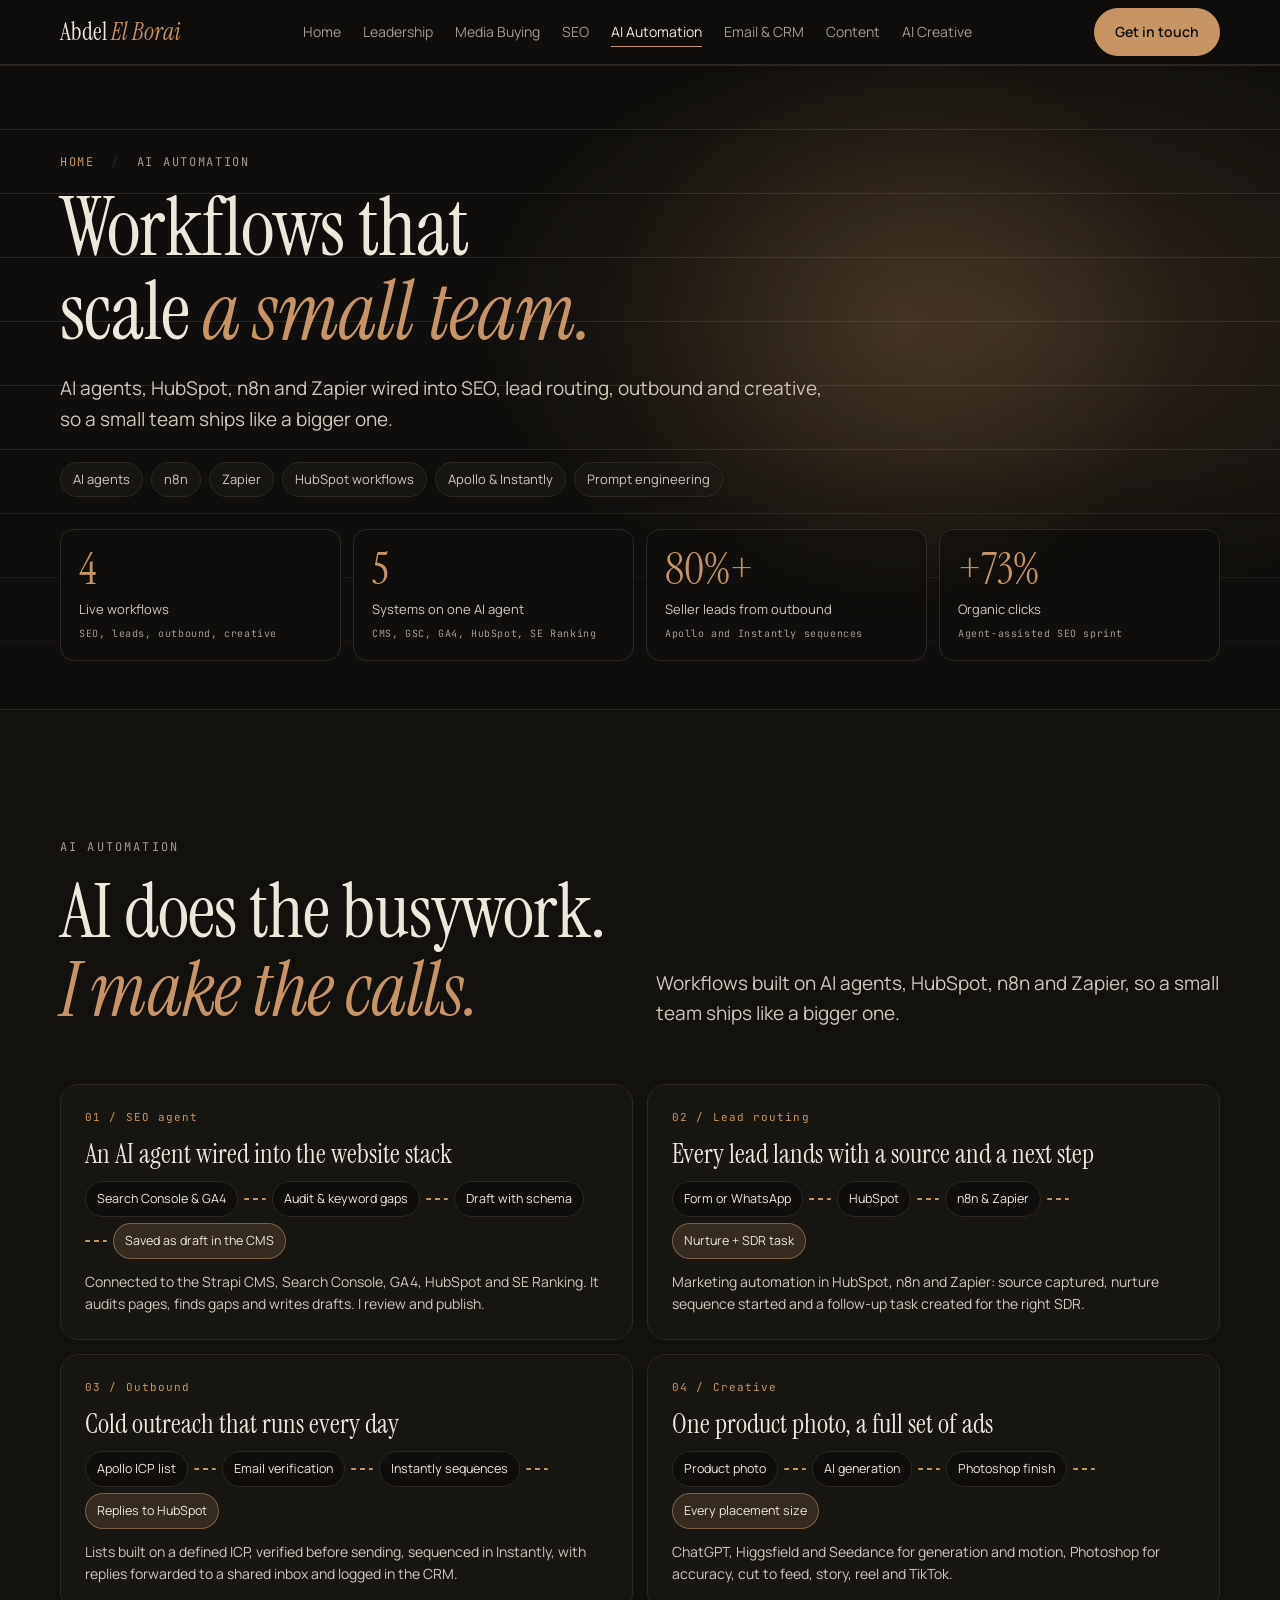
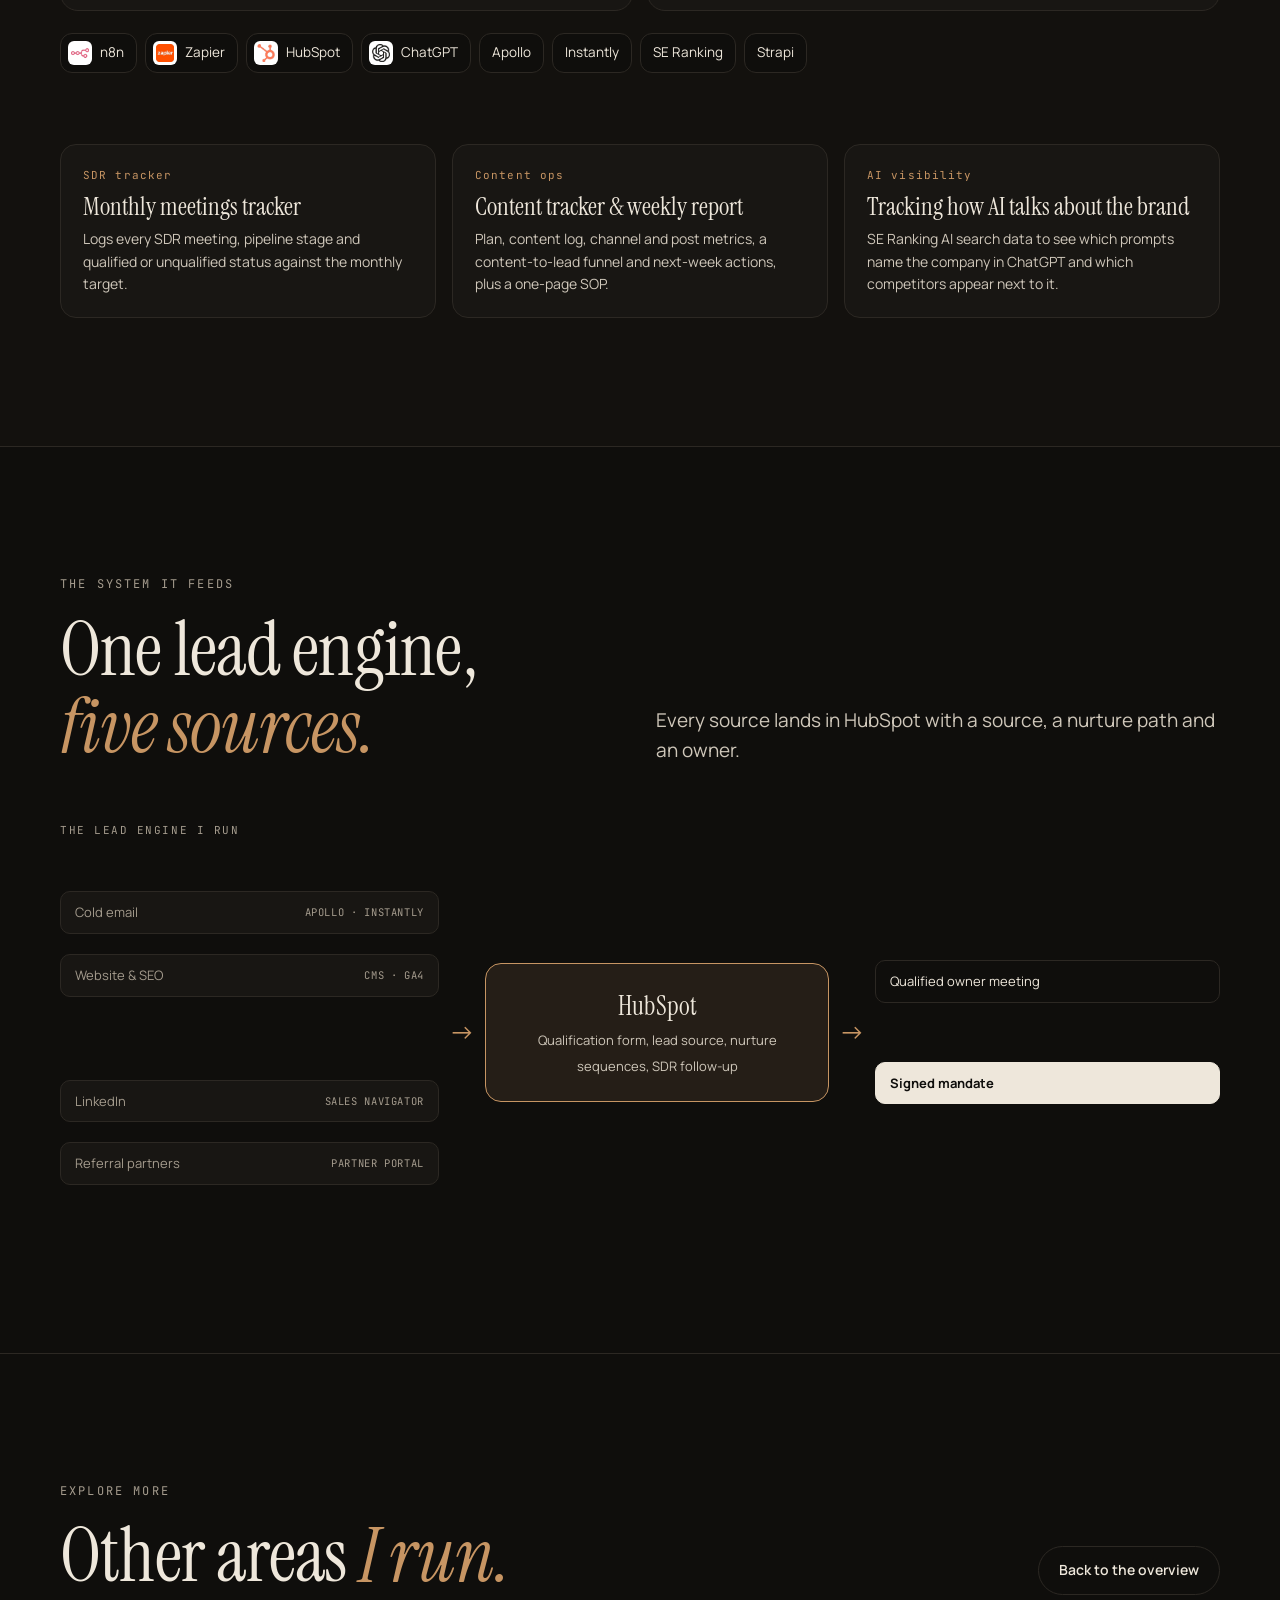
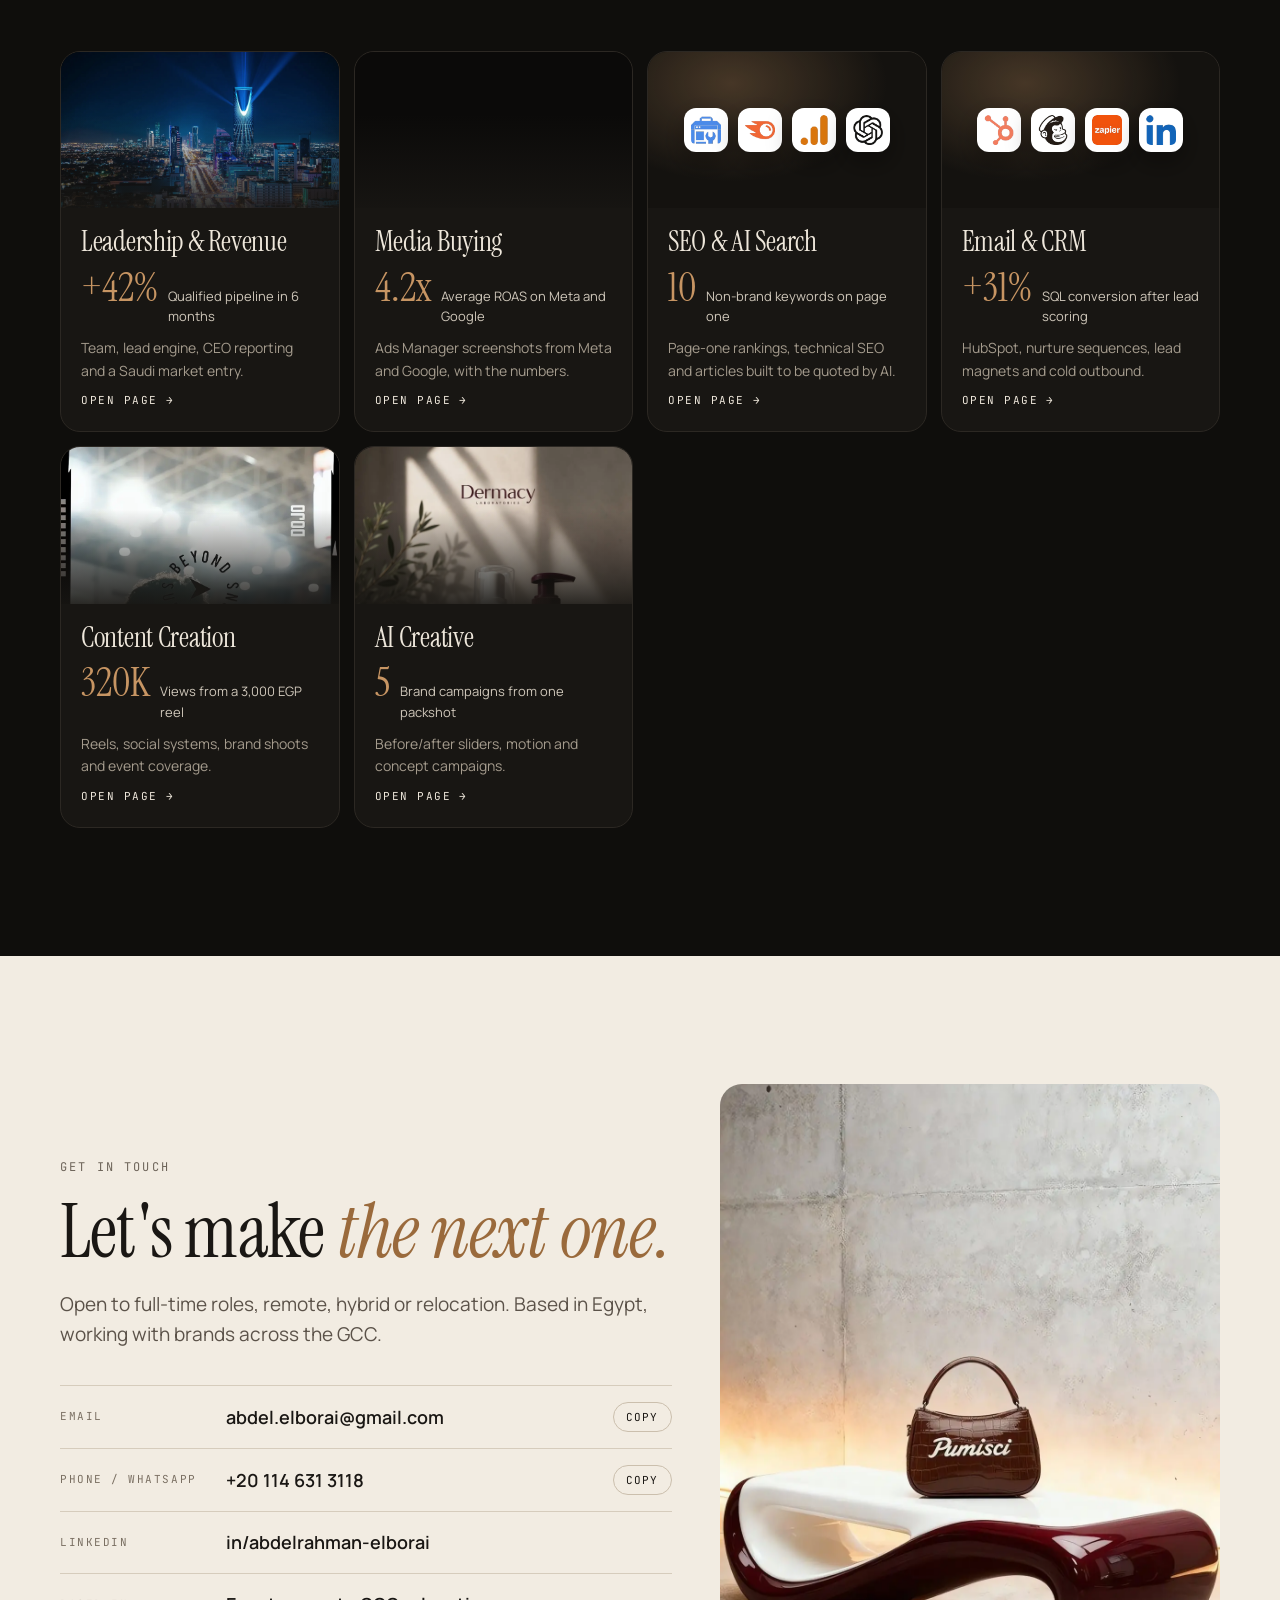
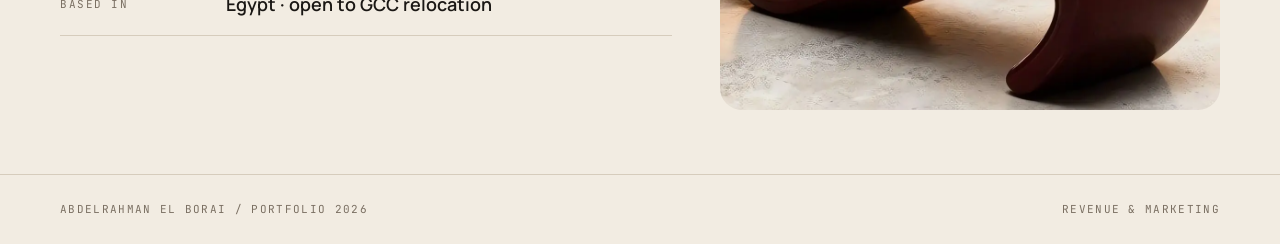
==== commit 9cbe5596: "Site-wide: lead with strongest results, remove weak stats and qualifiers Co-Authored-By: Claude Opus" ====
--- a/ai-automation.html
+++ b/ai-automation.html
@@ -33,7 +33,7 @@
     <h1>Workflows that scale <em>a small team.</em></h1>
     <p class="lede">AI agents, HubSpot, n8n and Zapier wired into SEO, lead routing, outbound and creative, so a small team ships like a bigger one.</p>
     <div class="facts"><span class="chip">AI agents</span><span class="chip">n8n</span><span class="chip">Zapier</span><span class="chip">HubSpot workflows</span><span class="chip">Apollo &amp; Instantly</span><span class="chip">Prompt engineering</span></div>
-    <div class="grid4 phero-kpis"><div class="mini-stat"><div class="big">4</div><p>Live workflows</p><small>SEO, leads, outbound, creative</small></div><div class="mini-stat"><div class="big">5</div><p>Tools on one agent</p><small>CMS, GSC, GA4, HubSpot, SE Ranking</small></div><div class="mini-stat"><div class="big">80%+</div><p>Seller leads from outbound</p><small>Apollo and Instantly sequences</small></div><div class="mini-stat"><div class="big">+73%</div><p>Organic clicks</p><small>Agent-assisted SEO sprint</small></div></div>
+    <div class="grid4 phero-kpis"><div class="mini-stat"><div class="big">4</div><p>Live workflows</p><small>SEO, leads, outbound, creative</small></div><div class="mini-stat"><div class="big">5</div><p>Systems on one AI agent</p><small>CMS, GSC, GA4, HubSpot, SE Ranking</small></div><div class="mini-stat"><div class="big">80%+</div><p>Seller leads from outbound</p><small>Apollo and Instantly sequences</small></div><div class="mini-stat"><div class="big">+73%</div><p>Organic clicks</p><small>Agent-assisted SEO sprint</small></div></div>
   </div>
 </header><section id="automation" class="sec-dark">
   <div class="wrap">
@@ -102,7 +102,7 @@
     </div></section><section class="more" id="explore-more">
   <div class="wrap">
     <div class="sec-head"><div><p class="eyebrow">Explore more</p><h2 style="margin-top:16px">Other areas <em>I run.</em></h2></div><p class="lede"><a class="btn ghost" href="index.html">Back to the overview</a></p></div>
-    <div class="xgrid"><a class="xcard" href="leadership.html"><div class="xc-img"><img src="img/ksa-city.webp" alt="" decoding="async"></div><div class="xc-body"><h3>Leadership &amp; Revenue</h3><div class="xc-stat"><b>+42%</b><span>Qualified pipeline in 6 months</span></div><p>Team, lead engine, CEO reporting and a Saudi market entry.</p><span class="xc-go">Open page <i>&rarr;</i></span></div></a><a class="xcard" href="media-buying.html"><div class="xc-img"><img src="img/boiler-overview.webp" alt="" decoding="async"></div><div class="xc-body"><h3>Media Buying</h3><div class="xc-stat"><b>&minus;35%</b><span>Cost per lead vs. similar ad sets</span></div><p>Ads Manager screenshots from Meta and Google, with the numbers.</p><span class="xc-go">Open page <i>&rarr;</i></span></div></a><a class="xcard" href="seo.html"><div class="xc-img xc-ico"><div class="xc-icons"><img src="icons/search-console.png" alt=""><img src="icons/semrush.png" alt=""><img src="icons/ga4.png" alt=""><img src="icons/chatgpt.png" alt=""></div></div><div class="xc-body"><h3>SEO &amp; AI Search</h3><div class="xc-stat"><b>26 &rarr; 10.9</b><span>Avg. Google position in five weeks</span></div><p>Rankings, technical audit, backlink audit, articles built to be quoted.</p><span class="xc-go">Open page <i>&rarr;</i></span></div></a><a class="xcard" href="email-crm.html"><div class="xc-img xc-ico"><div class="xc-icons"><img src="icons/hubspot.png" alt=""><img src="icons/mailchimp.png" alt=""><img src="icons/zapier.png" alt=""><img src="icons/linkedin-ads.png" alt=""></div></div><div class="xc-body"><h3>Email &amp; CRM</h3><div class="xc-stat"><b>+31%</b><span>SQL conversion after lead scoring</span></div><p>HubSpot, nurture sequences, lead magnets and cold outbound.</p><span class="xc-go">Open page <i>&rarr;</i></span></div></a><a class="xcard" href="content.html"><div class="xc-img"><img src="img/dojo.webp" alt="" decoding="async"></div><div class="xc-body"><h3>Content Creation</h3><div class="xc-stat"><b>320K</b><span>Views from a 3,000 EGP reel</span></div><p>Reels, social systems, brand shoots and event coverage.</p><span class="xc-go">Open page <i>&rarr;</i></span></div></a><a class="xcard" href="ai-creative.html"><div class="xc-img"><img src="img/dermacy-final.webp" alt="" decoding="async"></div><div class="xc-body"><h3>AI Creative</h3><div class="xc-stat"><b>5</b><span>Brand campaigns from one packshot</span></div><p>Before/after sliders, motion and concept campaigns.</p><span class="xc-go">Open page <i>&rarr;</i></span></div></a></div>
+    <div class="xgrid"><a class="xcard" href="leadership.html"><div class="xc-img"><img src="img/ksa-city.webp" alt="" decoding="async"></div><div class="xc-body"><h3>Leadership &amp; Revenue</h3><div class="xc-stat"><b>+42%</b><span>Qualified pipeline in 6 months</span></div><p>Team, lead engine, CEO reporting and a Saudi market entry.</p><span class="xc-go">Open page <i>&rarr;</i></span></div></a><a class="xcard" href="media-buying.html"><div class="xc-img"><img src="img/boiler-overview.webp" alt="" decoding="async"></div><div class="xc-body"><h3>Media Buying</h3><div class="xc-stat"><b>4.2x</b><span>Average ROAS on Meta and Google</span></div><p>Ads Manager screenshots from Meta and Google, with the numbers.</p><span class="xc-go">Open page <i>&rarr;</i></span></div></a><a class="xcard" href="seo.html"><div class="xc-img xc-ico"><div class="xc-icons"><img src="icons/search-console.png" alt=""><img src="icons/semrush.png" alt=""><img src="icons/ga4.png" alt=""><img src="icons/chatgpt.png" alt=""></div></div><div class="xc-body"><h3>SEO &amp; AI Search</h3><div class="xc-stat"><b>10</b><span>Non-brand keywords on page one</span></div><p>Page-one rankings, technical SEO and articles built to be quoted by AI.</p><span class="xc-go">Open page <i>&rarr;</i></span></div></a><a class="xcard" href="email-crm.html"><div class="xc-img xc-ico"><div class="xc-icons"><img src="icons/hubspot.png" alt=""><img src="icons/mailchimp.png" alt=""><img src="icons/zapier.png" alt=""><img src="icons/linkedin-ads.png" alt=""></div></div><div class="xc-body"><h3>Email &amp; CRM</h3><div class="xc-stat"><b>+31%</b><span>SQL conversion after lead scoring</span></div><p>HubSpot, nurture sequences, lead magnets and cold outbound.</p><span class="xc-go">Open page <i>&rarr;</i></span></div></a><a class="xcard" href="content.html"><div class="xc-img"><img src="img/dojo.webp" alt="" decoding="async"></div><div class="xc-body"><h3>Content Creation</h3><div class="xc-stat"><b>320K</b><span>Views from a 3,000 EGP reel</span></div><p>Reels, social systems, brand shoots and event coverage.</p><span class="xc-go">Open page <i>&rarr;</i></span></div></a><a class="xcard" href="ai-creative.html"><div class="xc-img"><img src="img/dermacy-final.webp" alt="" decoding="async"></div><div class="xc-body"><h3>AI Creative</h3><div class="xc-stat"><b>5</b><span>Brand campaigns from one packshot</span></div><p>Before/after sliders, motion and concept campaigns.</p><span class="xc-go">Open page <i>&rarr;</i></span></div></a></div>
   </div>
 </section><section class="contact" id="contact">
   <div class="wrap c-grid">
